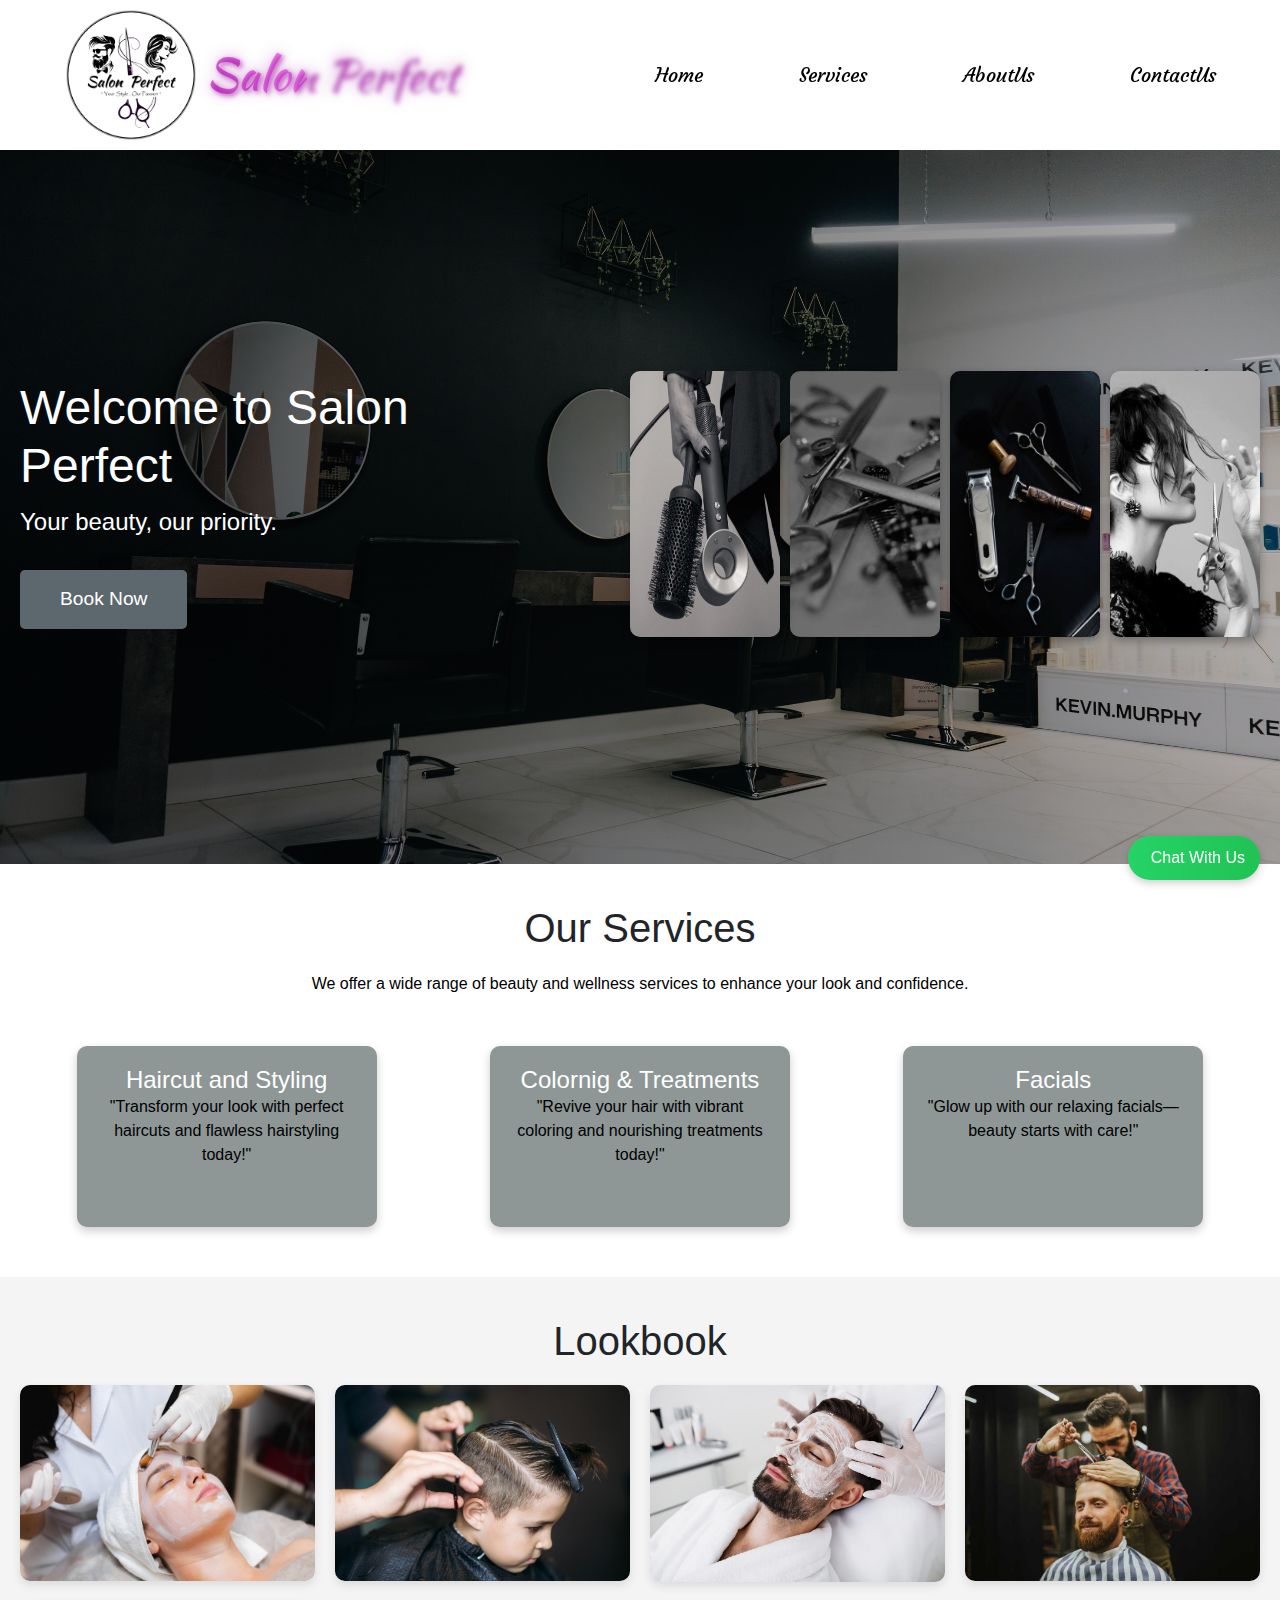
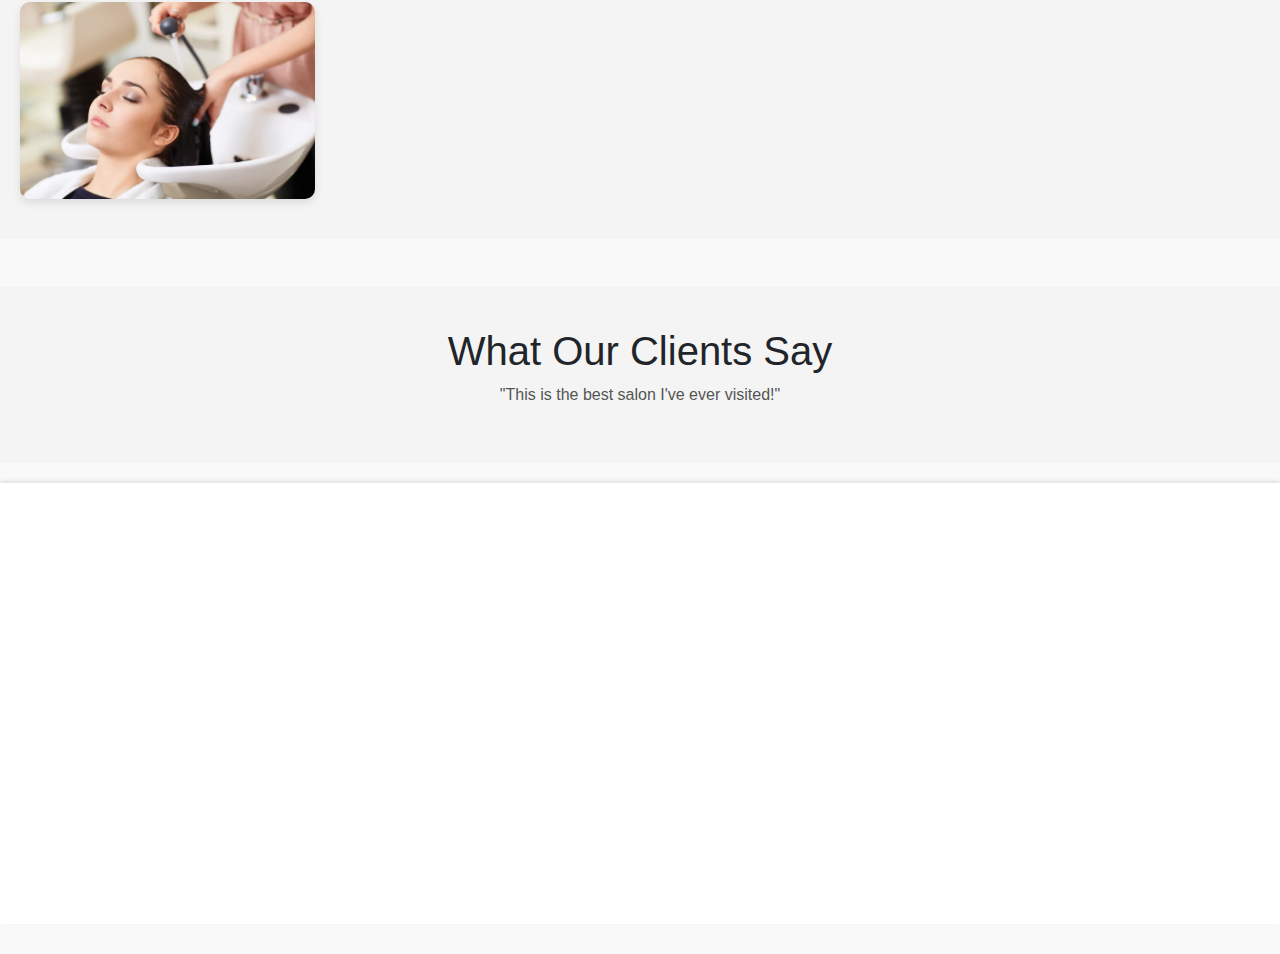
==== index.html @ 821dae5e "add new images" ====
<!DOCTYPE html>
<html lang="en">

<head>
    <meta charset="UTF-8">
    <meta name="viewport" content="width=device-width, initial-scale=1.0">
    <meta http-equiv="X-UA-Compatible" content="ie=edge">
    <link href="https://fonts.googleapis.com/css?family=Courgette|Kaushan+Script" rel="stylesheet">
    <link rel="stylesheet" href="https://use.fontawesome.com/releases/v5.3.1/css/all.css" integrity="sha384-mzrmE5qonljUremFsqc01SB46JvROS7bZs3IO2EmfFsd15uHvIt+Y8vEf7N7fWAU" crossorigin="anonymous">
    <link rel="stylesheet" href="hover.css" type="text/css" />
    <link rel="stylesheet" href="https://maxcdn.bootstrapcdn.com/bootstrap/4.0.0/css/bootstrap.min.css" integrity="sha384-Gn5384xqQ1aoWXA+058RXPxPg6fy4IWvTNh0E263XmFcJlSAwiGgFAW/dAiS6JXm" crossorigin="anonymous">
    <link rel="stylesheet" href="style.css" type="text/css" />
    <link href="https://fonts.googleapis.com/css?family=Montserrat" rel="stylesheet">
    <link rel="stylesheet" href="ScrollReveal.css">
    <link rel="stylesheet" href="https://cdnjs.cloudflare.com/ajax/libs/font-awesome/6.7.1/css/all.min.css" integrity="sha512-5Hs3dF2AEPkpNAR7UiOHba+lRSJNeM2ECkwxUIxC1Q/FLycGTbNapWXB4tP889k5T5Ju8fs4b1P5z/iB4nMfSQ==" crossorigin="anonymous" referrerpolicy="no-referrer" />
  
    <!-- --icon -->
    <link rel="icon" href="images/SaloonLogo.png" type="image/x-icon">
    <title>Home | Salon Perfect</title>
</head>

<body>
    <header>
        <nav class="navbar navbar-expand-md block">
            <!-- changed by j -->
            <a class="navbar-brand d-flex align-items-center" href="#">
                <img src="images/SaloonLogo.png" alt="navIcon" class="img-fluid" style="width: 150px; height: auto;">
                <span class="ms-3 fs-4 fw-bold">Salon Perfect</span>
              </a>
              
              
            <button class="navbar-toggler" type="button" data-toggle="collapse" data-target="#collapsibleNavbar">
    <span class="fa fa-bars"></span>
  </button>
            <div class="collapse navbar-collapse" id="collapsibleNavbar">
                <ul class="navbar-nav">
                    <li class="nav-item">
                        <a class="nav-link" href="index.html">Home</a>
                    </li>
                    <li class="nav-item">
                        <a class="nav-link" href="services.html">Services</a>
                    </li>
                    <li class="nav-item">
                        <a class="nav-link" href="aboutUs.html">AboutUs</a>
                    </li>
                    <li class="nav-item">
                        <a class="nav-link" href="contac_us.html">ContactUs</a>
                    </li>
                </ul>
            </div>
        </nav>

        <style>
            body {
                font-family: Arial, sans-serif;
                margin: 0;
                padding: 0;
                background-color: #f9f9f9;
            }
    
            .hero-section {
        background: linear-gradient(90deg, rgba(0, 0, 0, 0.7), rgba(0, 0, 0, 0.3)), url('images/salon.jpg') no-repeat center center/cover;
        height: 80vh;
        display: flex;
        justify-content: space-between;
        align-items: center;
        color: white;
        padding: 20px;
        animation: changeBackground 16s infinite; /* 16s for 4 images to rotate */
    }
    
    @keyframes changeBackground {
        0% {
            background: linear-gradient(90deg, rgba(0, 0, 0, 0.7), rgba(0, 0, 0, 0.3)), url('images/salon.jpg') no-repeat center center/cover;
        }
        25% {
            background: linear-gradient(90deg, rgba(0, 0, 0, 0.7), rgba(0, 0, 0, 0.3)), url('images/02.jpg') no-repeat center center/cover;
        }
        50% {
            background: linear-gradient(90deg, rgba(0, 0, 0, 0.7), rgba(0, 0, 0, 0.3)), url('images/model3.jpg') no-repeat center center/cover;
        }
        75% {
            background: linear-gradient(90deg, rgba(0, 0, 0, 0.7), rgba(0, 0, 0, 0.3)), url('images/model1.jpg') no-repeat center center/cover;
        }
        100% {
            background: linear-gradient(90deg, rgba(0, 0, 0, 0.7), rgba(0, 0, 0, 0.3)), url('images/saloon (1).jpg') no-repeat center center/cover;
        }
    }
    
    
            .hero-content {
                max-width: 40%;
            }
    
            .hero-content h2 {
                font-size: 3rem;
                margin: 0;
            }
    
            .hero-content p {
                font-size: 1.5rem;
                margin: 10px 0;
            }
    
            .hero-content button {
                margin-top: 20px;
                padding: 15px 40px;
                font-size: 1.2rem;
                border: none;
                background-color: #5d686e;
                color: white;
                cursor: pointer;
                border-radius: 5px;
                transition: background 0.3s ease;
            }
    
            .hero-content button:hover {
                background-color: #104b59;
            }
    
            .hero-images {
                display: flex;
                gap: 10px;
            }
    
            .hero-images img {
                width: 150px;
                height: auto;
                border-radius: 10px;
                box-shadow: 0 4px 10px rgba(0, 0, 0, 0.3);
                transition: transform 0.3s;
            }
    
            .hero-images img:hover {
                transform: scale(1.1);
            }
    
            .services {
                padding: 40px 20px;
                text-align: center;
                background-color: #ffffff;
            }
    
            .services h2 {
                font-size: 2.5rem;
                margin-bottom: 20px;
            }
    
            .services p {
                font-size: 1rem;
                color: #000000;
                margin-bottom: 40px;
            }
    
            .service-cards {
                display: flex;
                justify-content: space-around;
                flex-wrap: wrap;
            }
    
            .service-card {
        background: #8e9796;
        color: white;
        padding: 20px;
        margin: 10px;
        border-radius: 10px;
        width: 300px;
        box-shadow: 0 4px 10px rgba(0, 0, 0, 0.2);
        transition: transform 0.3s, box-shadow 0.3s ease;
    }
    
    .service-card:hover {
        transform: scale(1.05);
        box-shadow: 0 0 20px 5px rgba(42, 61, 66, 0.7); /* Glowing effect */
    }
    
    
            .service-card h3 {
                margin: 0;
                font-size: 1.5rem;
            }
    
            .gallery {
                padding: 40px 20px;
                background-color: #f4f4f4;
                text-align: center;
            }
    
            .gallery h2 {
                font-size: 2.5rem;
                margin-bottom: 20px;
            }
    
            .gallery-container {
                display: grid;
                grid-template-columns: repeat(auto-fit, minmax(250px, 1fr));
                gap: 20px;
                margin-top: 20px;
            }
    
            .gallery img {
                width: 100%;
                height: auto;
                border-radius: 10px;
                box-shadow: 0 4px 10px rgba(0, 0, 0, 0.1);
                transition: transform 0.3s;
            }
    
            .gallery img:hover {
                transform: scale(1.05);
            }

            .testimonial {
            padding: 40px 20px;
            background-color: #f4f4f4;
            text-align: center;
        }
        .testimonial h2 {
            font-size: 2.5rem;
        }
        .testimonial p {
            font-size: 1rem;
            color: #555;
        }
        </style>
    </head>
    <br><br><br><br><br><br>
    <body>
        <section class="hero-section">
            <div class="hero-content">
                <h2>Welcome to Salon Perfect</h2>
                <p>Your beauty, our priority.</p>
                <button>Book Now</button>
            </div>
            <div class="hero-images">
                <img src="images/BW.jpeg" alt="Salon Image 1">
                <img src="images/scssior.jpeg" alt="Salon Image 2">
                <img src="images/cutter.jpeg" alt="Salon Image 3">
                <img src="images/modernImage.jpeg" alt="Salon Image 4">
            </div>
        </section>
    
        <section class="services">
            <h2>Our Services</h2>
            <p>We offer a wide range of beauty and wellness services to enhance your look and confidence.</p>
            <div class="service-cards">
                <div class="service-card">
                    <h3>Haircut and Styling</h3>
                    <p>"Transform your look with perfect haircuts and flawless hairstyling today!"</p>
                </div>
                <div class="service-card">
                    <h3>Colornig & Treatments</h3>
                    <p>"Revive your hair with vibrant coloring and nourishing treatments today!"</p>
                </div>
                <div class="service-card">
                    <h3>Facials</h3>
                    <p>"Glow up with our relaxing facials—beauty starts with care!"</p>
                </div>
            </div>
        </section>

     
    
        <section class="gallery">
            <h2>Lookbook</h2>
            <div class="gallery-container">
                <img src="images/facial.jpg" alt="Salon Image 1">
                <img src="images/babyCut.jpg" alt="Salon Image 2">
                <img src="images/menFacial.jpg" alt="Salon Image 3">
                <img src="images/cut.jpg" alt="Salon Image 4">
                <img src="images/hairWash.jpg" alt="Salon Image 5">
            </div>
        </section>
        <br><br>

        <section class="testimonial">
            <h2>What Our Clients Say</h2>
            <p>"This is the best salon I've ever visited!"</p>
        </section>
    
    </body>
    </html>
    

    <footer>
        <div class="container block">
            <div class="row">
                <div class="footer-col footer-about col-sm">
                    <h5 class="footer-headding">Salon Perfect</h5>
                    <p class="footer-para">
                        Salon Perfect, located in the vibrant city of Malabe, Colombo, is your ultimate destination for professional hair and beauty services. Our team of skilled and continuously trained stylists is dedicated to creating personalized looks that enhance your natural beauty and suit your unique style.
                        <br /><br />We strive for the highest quality of service, while maintaining a fun, friendly, non-pretentious environment.<br /> <br />Stop in and see us today, or make an appoinment!</p>
                </div>
                <div class="footer-col col-sm">
                    <h5 class="footer-headding">Location</h5>
                    <p class="footer-para">743/1AI New kandy rd <br>
                        Thalangama North <br>
                        Malabe<br /><br />  <br /> <a href="mailto:saloonperfectweb@gmail.com"><i class="fa-regular fa-envelope"></i> perfectcut@gmail.com</a>
                    
                    </p>

                    <h5 class="footer-headding">Hours</h5>
                    <p class="footer-para">Monday 12-8 | Tuesday 12-8 | Wednesday 10-8 Thursday 10-8 | Friday 10-8 | Saturday 9-6 Sunday 10-6</p>

                </div>
                <div class="footer-col col-sm">
                    <h5 class="footer-headding">Follow Us</h5>
                    <a class="footer_social hvr-pop" href="https://www.facebook.com/salonPerfectmalabe?mibextid=ZbWKwL"><i class="fab fa-facebook-square"></i></a>
                    <a class="footer_social hvr-pop" href="www.tiktok.com/@salonperfectcut"><i class="fa-brands fa-tiktok"></i></i></a>
                    <a class="footer_social hvr-pop" href="https://www.instagram.com/salonperfect_?igsh=MWpzd2l6bmI1dXM5MA=="> <i class="fab fa-instagram"></i><br /></a><br /><br />
                    <img class="footer-img" src="images/SaloonLogo.png" alt="footrIcon" height="100px" width="100px">
                    <span id="footer-brand">Salon Perfect</span>
                </div>
            </div>
        </div>
        <a href="https://wa.me/94773802254" target="_blank" class="whatsapp-btn">
            <i class="fab fa-whatsapp"></i>  Chat With Us 
        </a>

    </footer>



    <script src="https://code.jquery.com/jquery-3.2.1.slim.min.js" integrity="sha384-KJ3o2DKtIkvYIK3UENzmM7KCkRr/rE9/Qpg6aAZGJwFDMVNA/GpGFF93hXpG5KkN" crossorigin="anonymous"></script>
    <script src="https://cdnjs.cloudflare.com/ajax/libs/popper.js/1.12.9/umd/popper.min.js" integrity="sha384-ApNbgh9B+Y1QKtv3Rn7W3mgPxhU9K/ScQsAP7hUibX39j7fakFPskvXusvfa0b4Q" crossorigin="anonymous"></script>
    <script src="https://maxcdn.bootstrapcdn.com/bootstrap/4.0.0/js/bootstrap.min.js" integrity="sha384-JZR6Spejh4U02d8jOt6vLEHfe/JQGiRRSQQxSfFWpi1MquVdAyjUar5+76PVCmYl" crossorigin="anonymous"></script>
    <script>
        document.addEventListener("DOMContentLoaded", () => {
        const blocks = document.querySelectorAll(".block");
    
        const revealBlocks = () => {
            blocks.forEach((block) => {
                const blockTop = block.getBoundingClientRect().top;
                const windowHeight = window.innerHeight;
    
                if (blockTop < windowHeight) {
                    block.classList.add("show");
                }
            });
        };
    
        // Initial check
        revealBlocks();
    
        // Add scroll event listener
        window.addEventListener("scroll", revealBlocks);
    });
    
       </script>
</body>

</html>
---- style.css ----
.navbar {
    /* background: linear-gradient(to left, #231f20e6 15%, #d4af37,#eff1f3); */
    background: #ffffff;
    position: fixed;
    z-index: 2;
    width: 100%;
    height: 150px;
    display: flex;
    justify-content: space-between;
    

}
/* added by j */
@media (max-width: 767px) {
    .navbar-nav {
        flex-direction: column; 
        align-items: left; 
    }

    .navbar-nav .nav-item {
        margin-bottom: 10px; 
    }
}

/* Adjust for larger screen sizes */
@media (min-width: 768px) {
    .navbar-nav {
        flex-direction: row; 
        justify-content: flex-end; 
    }
}


/* old */


.try {
    margin-top: 30px;
    margin-bottom: 30px;
    max-width: 100%;
}


.spacer {
    width: 100%;
    height: 170px;
}

.navbar-brand {
    font-family: 'Kaushan Script', cursive;
    font-size: 45px;
    color: #990099;
    padding-left: 40px;
    margin-right: 300px;
    text-shadow: 2px 2px 5px rgba(153, 0, 153, 0.6), 0 0 15px rgba(153, 0, 153, 0.4);
    background: linear-gradient(90deg, #990099, #ff99ff);
    -webkit-background-clip: text; 
    -webkit-text-fill-color: transparent; 
    color: transparent; 
    background-clip: text; 
    
    transition: letter-spacing 0.4s ease, text-shadow 0.4s ease;
}


.navbar-brand:hover {
   
    letter-spacing: 3px;
    text-shadow: 2px 2px 10px rgba(35, 30, 35, 0.8), 0 0 20px rgba(255, 153, 255, 0.7);
}


.nav-link {
    font-family: 'Courgette', cursive;
    font-size: 20px;
    color: black;
    padding-left: 40px;
    padding-right: 40px;
}
.nav-link:hover {
    color: #7f878d;
    background-color: rgba(118, 141, 148, 0.258);
    border-radius: 100px;
    text-shadow: 0 0 10px #ad3aaf, 0 0 20px #ad3aaf;
    transform: scale(1.1);
    box-shadow: 0 4px 8px rgba(173, 58, 175, 0.4);
    transition: all 0.3s ease-in-out;
}



.nav-item {
    display: inline-block;
    padding: 10px;
    padding-left: 40px;
    padding-right: 40px;
}

body {
    background:  #F5F5F5 ;
}

/*.carousel-item img {*/

/*    margin: auto;*/

/*}*/

.section__carousel {
    margin-top: 30px;
    margin-bottom: 50px;
    padding-left: 40px;
    padding-right: 40px;
}

.carousel {
    width: 100%;
}


.section_about h4 {
    font-family: 'Courgette', cursive;
    /*font-size: 20px;*/
}

.section_about p {
    font-family: 'Montserrat', sans-serif;
}

.section_review h3 {
    font-family: 'Courgette', cursive;
    text-align: center;

}

.section_review h6 {
    font-family: 'Montserrat', sans-serif;
    text-align: center;
}

.review {
    padding-top: 20px;
    background-color: white;

}

.cust_review {
    padding-top: 30px;
    /*//padding-bottom: 30px;*/
    background-color: #f2d9f2;
    padding-left: 10px;
    padding-right: 10px;
}

.service-img-row {
    padding-top: 30px;
    padding-bottom: 20px;
}

.service-headding-row {
    font-family: 'Courgette', cursive;
    text-align: center;
    color: purple;
}

.service-table tr td {
    padding-top: 20px;
    padding-bottom: 8px;
    padding-right: 15px
}

.column1 {
    font-family: 'Montserrat', sans-serif;
}

.column2 {
    font-family: 'Courgette', cursive;
}

.p1,
.p2 {
    text-align: center;
}

.p1 {
    padding-top: 20px;
    font-family: 'Montserrat', sans-serif;
}

.p2 {
    font-family: 'Courgette', cursive;
}

.service-img-row img {
    max-width: 100%;
}

.product-img-row {
    padding-top: 30px;
    padding-bottom: 20px;
}

.product-img-row img {
    max-width: 100%;
}

.product-headding-row {
    font-family: 'Courgette', cursive;
    /*text-align: center;*/
    color: purple;
}

.product-para-row {
    padding-top: 20px;
    padding-bottom: 30px;
    font-family: 'Montserrat', sans-serif;
}

.product_logo_row .col-sm-4 {
    padding-top: 0px;
    padding-bottom: 0px;
    margin-top: 20Px;
    margin-bottom: 30px
}

.product_logo img {
    max-width: 100%;
}

.contact-headding-row {

    font-family: 'Courgette', cursive;
    color: purple;
    padding-top: 30px;
}

.contact-headding-row img {
    max-width: 100%;
}

.contact-headding-row p {
    padding-top: 30px;
    font-family: 'Montserrat', sans-serif;
    font-size: 15px;
}

.cont-headding {
    padding-top: 20px;
}

.contact-form-row {
    padding-top: 30px;
    font-family: 'Montserrat', sans-serif;
    font-size: 15px;
    padding-bottom: 20px;
}

iframe {
    padding: 20px;
}

.hours {
    padding-top: 30px;
    padding-left: 40px;


}

.hours h5,
.location h5 {
    font-family: 'Courgette', cursive;
}

.location {
    padding-top: 30px;
    /*padding-left: 20px;*/
}

.formfill {
    padding-top: 30px;
    padding-left: 20px;

}



footer {
    margin-top: 20px;
    background: linear-gradient(to right, #ffffff, #ffffff);
    padding: 20px 0;
    border: none; /* Removes the line between footer and body */
    box-shadow: 0 -2px 4px rgba(0, 0, 0, 0.1); /* Subtle shadow for separation */
}

.footer_social {
    color: #6a0dad;
    font-size: 30px;
    padding: 5px;
    transition: transform 0.3s ease, color 0.3s ease;
}

.footer_social:hover {
    color: #990099;
    transform: scale(1.1);
}

.footer-col {
    text-align: left;
    padding: 15px;
    margin: 5px; /* Adds subtle spacing between containers */
    background-color: rgba(255, 255, 255, 0.7);
    border-radius: 5px;
    box-shadow: 0 1px 3px rgba(0, 0, 0, 0.1); /* Subtle shadow */
    transition: transform 0.3s ease, background-color 0.3s ease;
}

.footer-col:hover {
    background-color: #99a6a6;
    transform: translateY(-3px); /* Small hover effect */
}

#footer-brand {
    font-family: 'Kaushan Script', cursive;
    font-size: 35px;
    color: #990099;
}

.footer-headding {
    font-family: 'Courgette', cursive;
    font-size: 20px;
    color: #6a0dad;
    margin-bottom: 8px;
}

.footer-para {
    font-family: 'Montserrat', sans-serif;
    font-size: 14px;
    line-height: 1.6;
    color: #444;
}

.whatsapp-btn {
    position: fixed;
    bottom: 20px;
    right: 20px;
    background: linear-gradient(to right, #25d366, #20c354);
    color: #fff;
    font-size: 1rem;
    font-family: 'Poppins', sans-serif;
    font-weight: 500;
    text-decoration: none;
    border-radius: 50px;
    padding: 10px 15px;
    box-shadow: 0 3px 8px rgba(0, 0, 0, 0.2);
    display: flex;
    align-items: center;
    transition: transform 0.3s ease, box-shadow 0.3s ease;
}

.whatsapp-btn i {
    margin-right: 8px;
    font-size: 1.3rem;
}

.whatsapp-btn:hover {
    transform: scale(1.1);
    box-shadow: 0 5px 12px rgba(0, 0, 0, 0.3);
}

/* Responsive Styles */
@media only screen and (max-width: 768px) {
    .footer-col {
        margin: 5px; /* Maintain subtle spacing on smaller screens */
    }

    .whatsapp-btn {
        font-size: 0.9rem;
        padding: 8px 12px;
    }

    .whatsapp-btn i {
        margin-right: 5px;
        font-size: 1.1rem;
    }
}

@media only screen and (max-width: 479px) {
    .footer-col {
        padding: 10px;
        margin: 5px; /* Consistent spacing */
    }

    #footer-brand {
        font-size: 30px;
    }

    .whatsapp-btn {
        font-size: 0.8rem;
        padding: 6px 10px;
    }
}
---- ScrollReveal.css ----
/* ScrollReveal styles */
.block {
    opacity: 0;
    transform: translateY(50px);
    transition: opacity 0.6s ease-out, transform 0.6s ease-out;
}

.block.show {
    opacity: 1;
    transform: translateY(0);
}

/* scrollable review box */
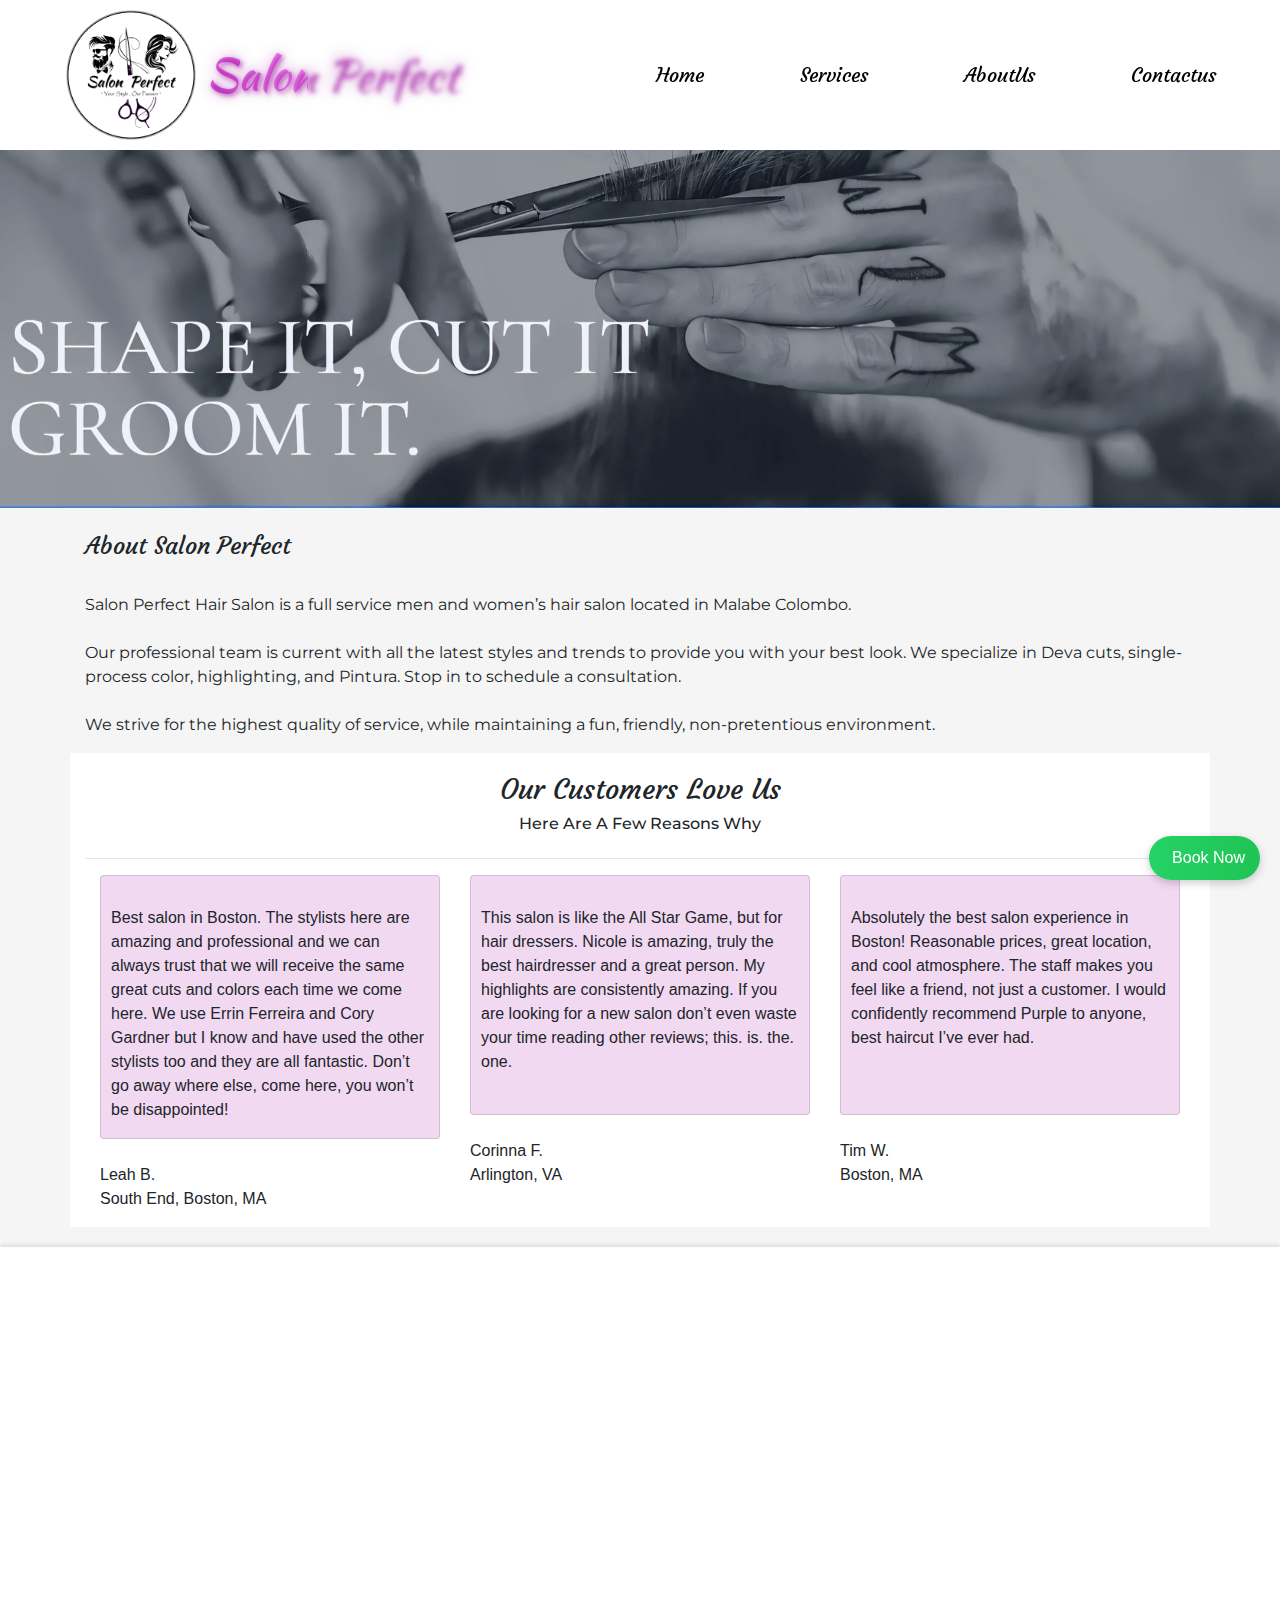
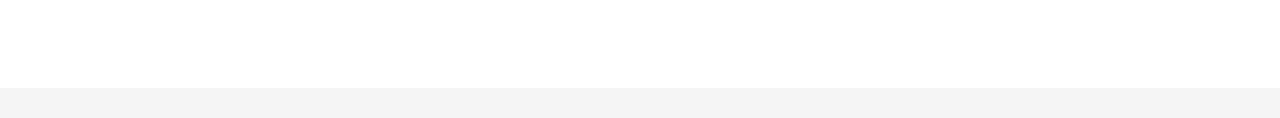
==== commit 4ef91b6e: "updated css" ====
--- a/index.html
+++ b/index.html
@@ -44,243 +44,85 @@
                         <a class="nav-link" href="aboutUs.html">AboutUs</a>
                     </li>
                     <li class="nav-item">
-                        <a class="nav-link" href="contac_us.html">ContactUs</a>
+                        <a class="nav-link" href="contac_us.html">Contactus</a>
                     </li>
                 </ul>
             </div>
         </nav>
 
-        <style>
-            body {
-                font-family: Arial, sans-serif;
-                margin: 0;
-                padding: 0;
-                background-color: #f9f9f9;
-            }
+
+    </header>
+    <br><br><br><br><br><br>
     
-            .hero-section {
-        background: linear-gradient(90deg, rgba(0, 0, 0, 0.7), rgba(0, 0, 0, 0.3)), url('images/salon.jpg') no-repeat center center/cover;
-        height: 80vh;
-        display: flex;
-        justify-content: space-between;
-        align-items: center;
-        color: white;
-        padding: 20px;
-        animation: changeBackground 16s infinite; /* 16s for 4 images to rotate */
-    }
-    
-    @keyframes changeBackground {
-        0% {
-            background: linear-gradient(90deg, rgba(0, 0, 0, 0.7), rgba(0, 0, 0, 0.3)), url('images/salon.jpg') no-repeat center center/cover;
-        }
-        25% {
-            background: linear-gradient(90deg, rgba(0, 0, 0, 0.7), rgba(0, 0, 0, 0.3)), url('images/02.jpg') no-repeat center center/cover;
-        }
-        50% {
-            background: linear-gradient(90deg, rgba(0, 0, 0, 0.7), rgba(0, 0, 0, 0.3)), url('images/model3.jpg') no-repeat center center/cover;
-        }
-        75% {
-            background: linear-gradient(90deg, rgba(0, 0, 0, 0.7), rgba(0, 0, 0, 0.3)), url('images/model1.jpg') no-repeat center center/cover;
-        }
-        100% {
-            background: linear-gradient(90deg, rgba(0, 0, 0, 0.7), rgba(0, 0, 0, 0.3)), url('images/saloon (1).jpg') no-repeat center center/cover;
-        }
-    }
-    
-    
-            .hero-content {
-                max-width: 40%;
-            }
-    
-            .hero-content h2 {
-                font-size: 3rem;
-                margin: 0;
-            }
-    
-            .hero-content p {
-                font-size: 1.5rem;
-                margin: 10px 0;
-            }
-    
-            .hero-content button {
-                margin-top: 20px;
-                padding: 15px 40px;
-                font-size: 1.2rem;
-                border: none;
-                background-color: #5d686e;
-                color: white;
-                cursor: pointer;
-                border-radius: 5px;
-                transition: background 0.3s ease;
-            }
-    
-            .hero-content button:hover {
-                background-color: #104b59;
-            }
-    
-            .hero-images {
-                display: flex;
-                gap: 10px;
-            }
-    
-            .hero-images img {
-                width: 150px;
-                height: auto;
-                border-radius: 10px;
-                box-shadow: 0 4px 10px rgba(0, 0, 0, 0.3);
-                transition: transform 0.3s;
-            }
-    
-            .hero-images img:hover {
-                transform: scale(1.1);
-            }
-    
-            .services {
-                padding: 40px 20px;
-                text-align: center;
-                background-color: #ffffff;
-            }
-    
-            .services h2 {
-                font-size: 2.5rem;
-                margin-bottom: 20px;
-            }
-    
-            .services p {
-                font-size: 1rem;
-                color: #000000;
-                margin-bottom: 40px;
-            }
-    
-            .service-cards {
-                display: flex;
-                justify-content: space-around;
-                flex-wrap: wrap;
-            }
-    
-            .service-card {
-        background: #8e9796;
-        color: white;
-        padding: 20px;
-        margin: 10px;
-        border-radius: 10px;
-        width: 300px;
-        box-shadow: 0 4px 10px rgba(0, 0, 0, 0.2);
-        transition: transform 0.3s, box-shadow 0.3s ease;
-    }
-    
-    .service-card:hover {
-        transform: scale(1.05);
-        box-shadow: 0 0 20px 5px rgba(42, 61, 66, 0.7); /* Glowing effect */
-    }
-    
-    
-            .service-card h3 {
-                margin: 0;
-                font-size: 1.5rem;
-            }
-    
-            .gallery {
-                padding: 40px 20px;
-                background-color: #f4f4f4;
-                text-align: center;
-            }
-    
-            .gallery h2 {
-                font-size: 2.5rem;
-                margin-bottom: 20px;
-            }
-    
-            .gallery-container {
-                display: grid;
-                grid-template-columns: repeat(auto-fit, minmax(250px, 1fr));
-                gap: 20px;
-                margin-top: 20px;
-            }
-    
-            .gallery img {
-                width: 100%;
-                height: auto;
-                border-radius: 10px;
-                box-shadow: 0 4px 10px rgba(0, 0, 0, 0.1);
-                transition: transform 0.3s;
-            }
-    
-            .gallery img:hover {
-                transform: scale(1.05);
-            }
-
-            .testimonial {
-            padding: 40px 20px;
-            background-color: #f4f4f4;
-            text-align: center;
-        }
-        .testimonial h2 {
-            font-size: 2.5rem;
-        }
-        .testimonial p {
-            font-size: 1rem;
-            color: #555;
-        }
-        </style>
-    </head>
-    <br><br><br><br><br><br>
-    <body>
-        <section class="hero-section">
-            <div class="hero-content">
-                <h2>Welcome to Salon Perfect</h2>
-                <p>Your beauty, our priority.</p>
-                <button>Book Now</button>
-            </div>
-            <div class="hero-images">
-                <img src="images/BW.jpeg" alt="Salon Image 1">
-                <img src="images/scssior.jpeg" alt="Salon Image 2">
-                <img src="images/cutter.jpeg" alt="Salon Image 3">
-                <img src="images/modernImage.jpeg" alt="Salon Image 4">
+    <main>
+        <!-- Carousel
+-------------------- -->
+        <section>
+            <div class="container1 block">
+                <img src="images/SaloonImg/img1.jpg" alt="SaloonImg" width="100%">
+                <br> <br>
             </div>
         </section>
-    
-        <section class="services">
-            <h2>Our Services</h2>
-            <p>We offer a wide range of beauty and wellness services to enhance your look and confidence.</p>
-            <div class="service-cards">
-                <div class="service-card">
-                    <h3>Haircut and Styling</h3>
-                    <p>"Transform your look with perfect haircuts and flawless hairstyling today!"</p>
-                </div>
-                <div class="service-card">
-                    <h3>Colornig & Treatments</h3>
-                    <p>"Revive your hair with vibrant coloring and nourishing treatments today!"</p>
-                </div>
-                <div class="service-card">
-                    <h3>Facials</h3>
-                    <p>"Glow up with our relaxing facials—beauty starts with care!"</p>
+        <section>
+            <div class="container">
+                <div class="row section_about">
+                    <div class="col-md block">
+                        <h4>About Salon Perfect</h4>
+                        <br />
+                        <p>Salon Perfect Hair Salon is a full service men and women’s hair salon located in Malabe Colombo.<br /><br /> Our professional team is current with all the latest styles and trends to provide you with your best look. We specialize
+                            in Deva cuts, single-process color, highlighting, and Pintura. Stop in to schedule a consultation.
+                            <br /><br /> We strive for the highest quality of service, while maintaining a fun, friendly, non-pretentious environment.</p>
+                    </div>
+                    <!--<div class="col-md-4"> <h5>Salon Hours</h5>-->
+                    <!--<p class="footer-para">Monday 12-8 <br /> Tuesday 12-8 <br > Wednesday 10-8 <br /> Thursday 10-8 <br /> Friday 10-8 <br /> Saturday 9-6 <br /> Sunday 10-6</p>-->
+
+                    <!--</div>-->
                 </div>
             </div>
         </section>
+        <section>
+            <div class="container review block">
+                <div class="row section_review">
+                    <div class="col">
+                        <h3>Our Customers Love Us</h3>
+                    </div>
+                </div>
+                <div class="row section_review">
+                    <div class="col">
+                        <h6>Here Are A Few Reasons Why</h6>
+                    </div>
 
-     
-    
-        <section class="gallery">
-            <h2>Lookbook</h2>
-            <div class="gallery-container">
-                <img src="images/facial.jpg" alt="Salon Image 1">
-                <img src="images/babyCut.jpg" alt="Salon Image 2">
-                <img src="images/menFacial.jpg" alt="Salon Image 3">
-                <img src="images/cut.jpg" alt="Salon Image 4">
-                <img src="images/hairWash.jpg" alt="Salon Image 5">
-            </div>
+                </div>
+                <hr />
+                <div class="container">
+                    <div class="row ">
+                        <div class="col-sm-4">
+                            <div class="card cust_review">
+                                <p>Best salon in Boston. The stylists here are amazing and professional and we can always trust that we will receive the same great cuts and colors each time we come here. We use Errin Ferreira and Cory Gardner but I know
+                                    and have used the other stylists too and they are all fantastic. Don’t go away where else, come here, you won’t be disappointed!</p>
+                            </div><br />
+                            <p>Leah B.<br /> South End, Boston, MA</p>
+                        </div>
+                        <div class="col-sm-4 ">
+                            <div class="card cust_review">
+                                <p> This salon is like the All Star Game, but for hair dressers. Nicole is amazing, truly the best hairdresser and a great person. My highlights are consistently amazing. If you are looking for a new salon don’t even waste
+                                    your time reading other reviews; this. is. the. one.<br /><br /></p>
+                            </div><br />
+                            <p>Corinna F.<br /> Arlington, VA</p>
+                        </div>
+                        <div class="col-sm-4 ">
+                            <div class="card cust_review">
+                                <p>Absolutely the best salon experience in Boston! Reasonable prices, great location, and cool atmosphere. The staff makes you feel like a friend, not just a customer. I would confidently recommend Purple to anyone, best haircut
+                                    I’ve ever had.<br /><br /><br /></p>
+
+                            </div><br />
+                            <p>Tim W. <br /> Boston, MA</p>
+                        </div>
+                    </div>
+                </div>
         </section>
-        <br><br>
-
-        <section class="testimonial">
-            <h2>What Our Clients Say</h2>
-            <p>"This is the best salon I've ever visited!"</p>
-        </section>
-    
-    </body>
-    </html>
-    
+        
+    </main>
 
     <footer>
         <div class="container block">
@@ -307,14 +149,17 @@
                     <h5 class="footer-headding">Follow Us</h5>
                     <a class="footer_social hvr-pop" href="https://www.facebook.com/salonPerfectmalabe?mibextid=ZbWKwL"><i class="fab fa-facebook-square"></i></a>
                     <a class="footer_social hvr-pop" href="www.tiktok.com/@salonperfectcut"><i class="fa-brands fa-tiktok"></i></i></a>
-                    <a class="footer_social hvr-pop" href="https://www.instagram.com/salonperfect_?igsh=MWpzd2l6bmI1dXM5MA=="> <i class="fab fa-instagram"></i><br /></a><br /><br />
+                    <a class="footer_social hvr-pop" href="https://www.instagram.com/salonperfect_?igsh=MWpzd2l6bmI1dXM5MA=="> <i class="fab fa-instagram"></i><br /></a>
+                    <a class="footer_social hvr-pop" href="https://wa.me/94773802254" target="_blank"><i class="fab fa-whatsapp"></i></a><br />
+                    <p class="footer-para">&copy; 2024 | Salon Perfect. <br> All Rights Reserved.</p>
+                    
                     <img class="footer-img" src="images/SaloonLogo.png" alt="footrIcon" height="100px" width="100px">
                     <span id="footer-brand">Salon Perfect</span>
                 </div>
             </div>
         </div>
         <a href="https://wa.me/94773802254" target="_blank" class="whatsapp-btn">
-            <i class="fab fa-whatsapp"></i>  Chat With Us 
+            <i class="fab fa-whatsapp"></i>  Book Now 
         </a>
 
     </footer>
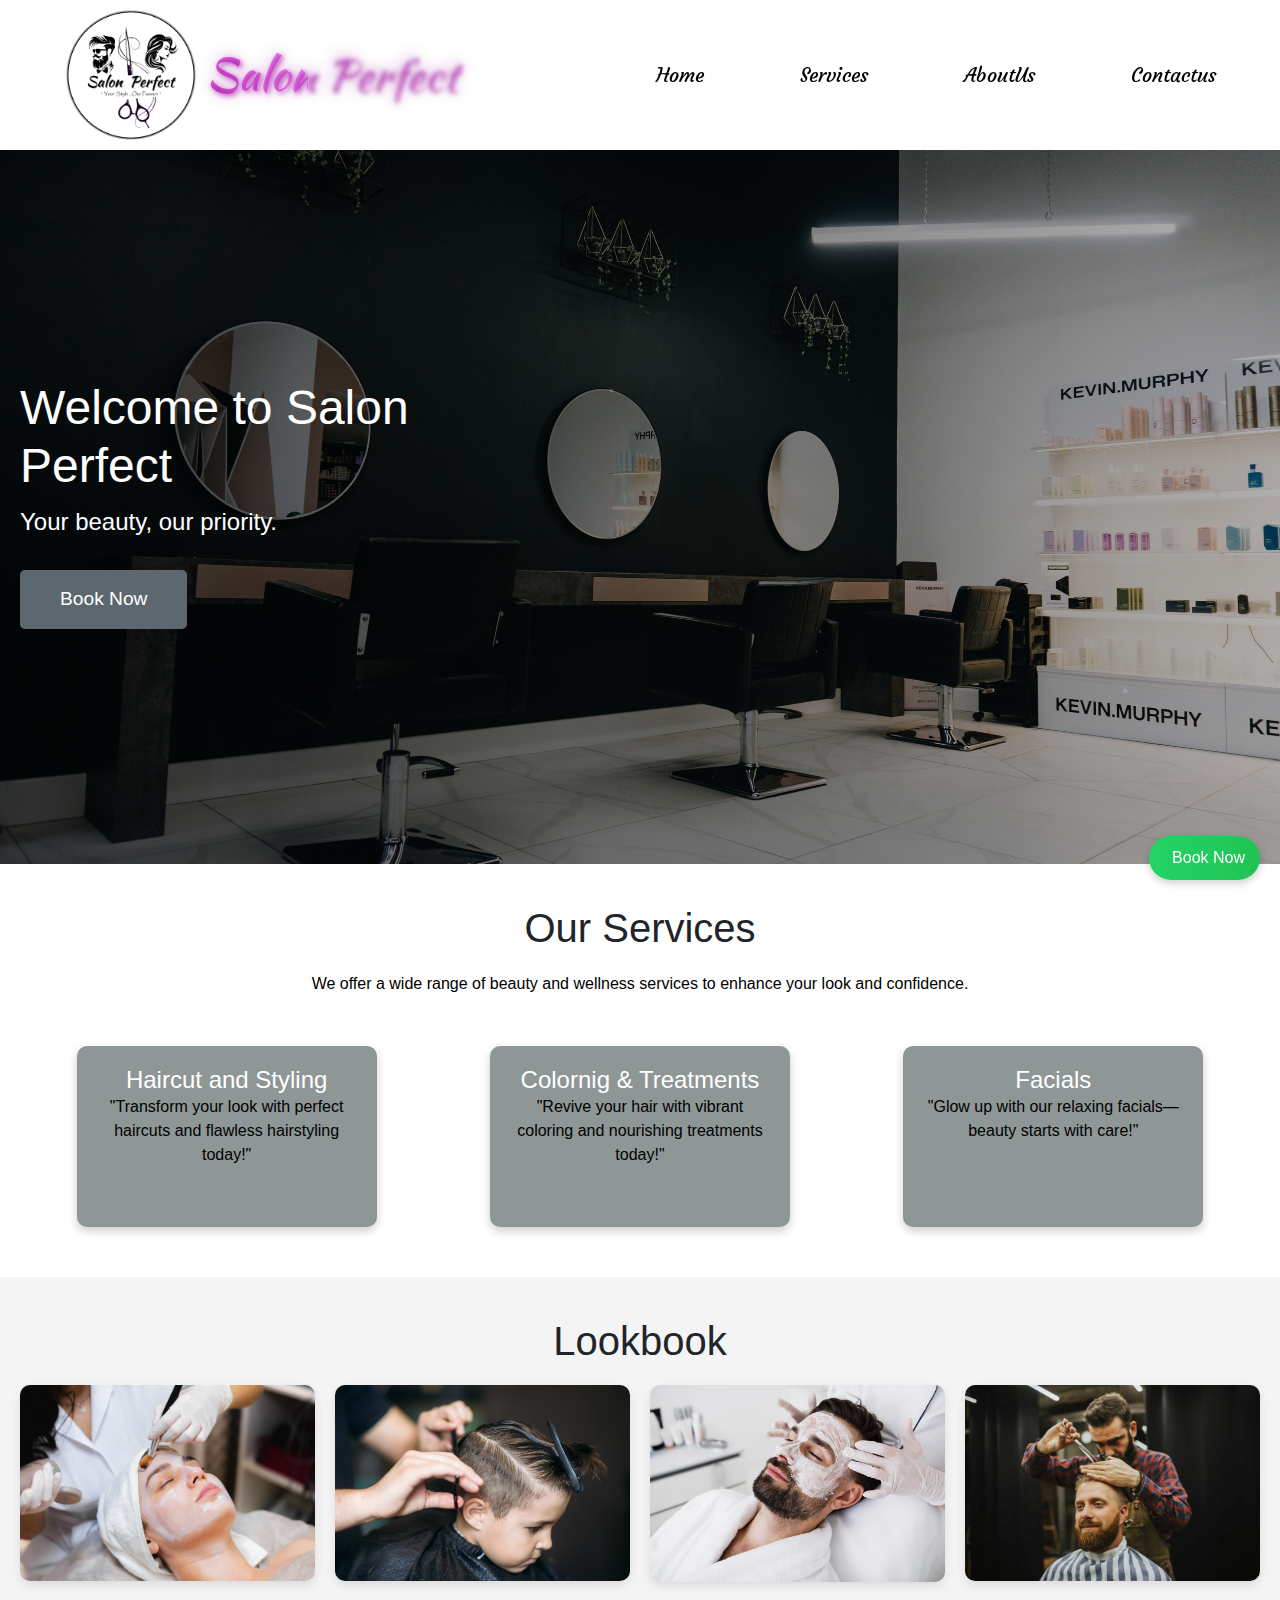
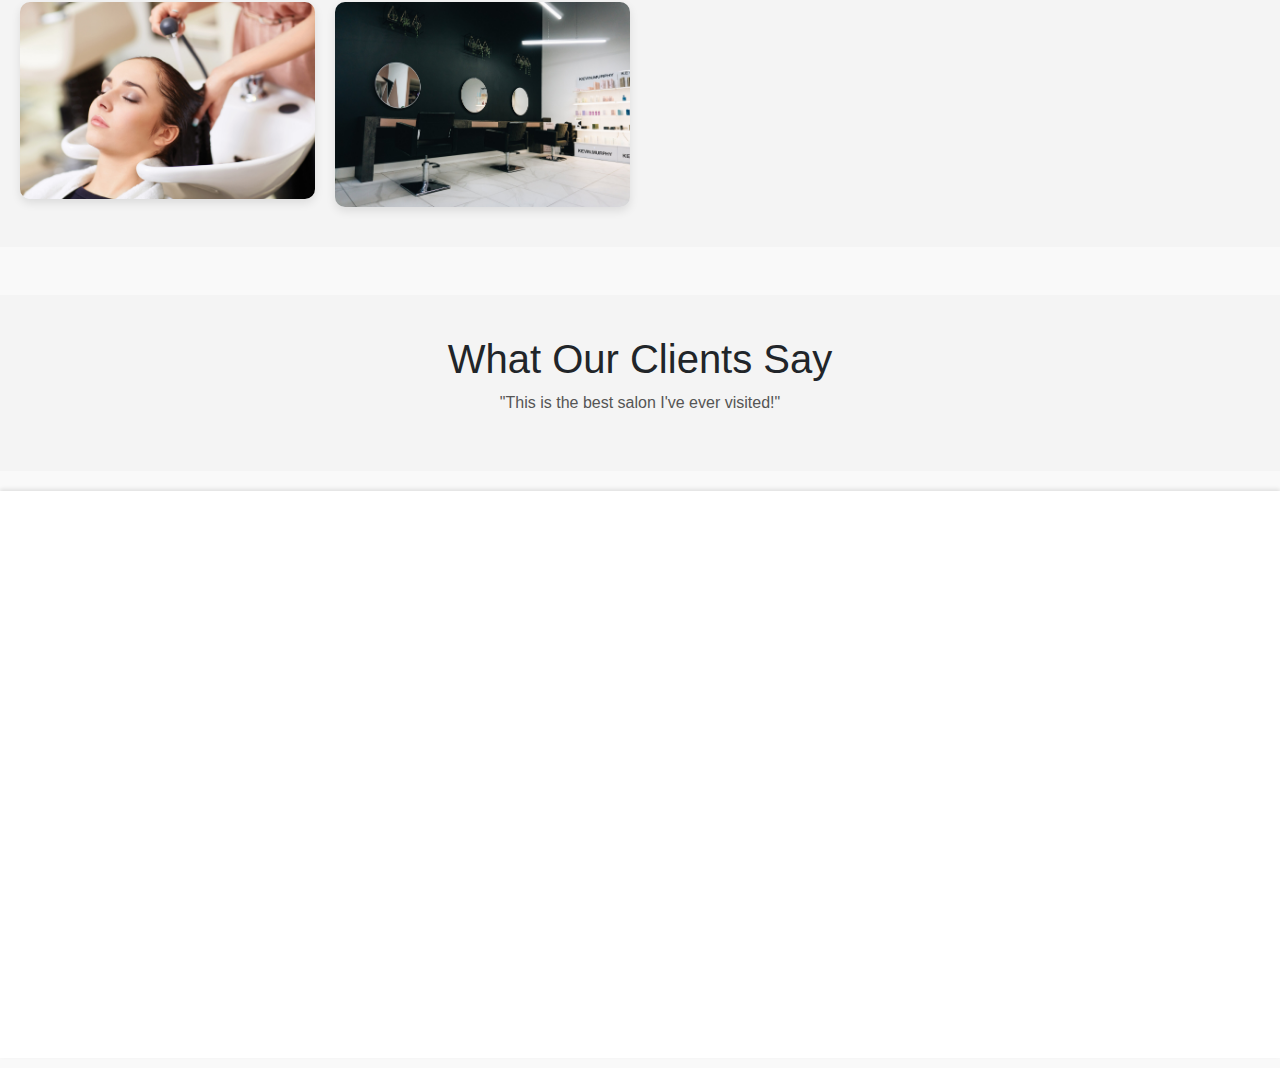
==== commit ef6d3277: "Merge branch 'main' into pirakash" ====
--- a/index.html
+++ b/index.html
@@ -50,79 +50,332 @@
             </div>
         </nav>
 
-
-    </header>
+        <style>
+            /* General Reset */
+            body {
+                font-family: Arial, sans-serif;
+                margin: 0;
+                padding: 0;
+                background-color: #f9f9f9;
+            }
+        
+            /* Hero Section */
+            .hero-section {
+                background: linear-gradient(90deg, rgba(0, 0, 0, 0.7), rgba(0, 0, 0, 0.3)), url('images/salon.jpg') no-repeat center center/cover;
+                height: 80vh;
+                display: flex;
+                justify-content: space-between;
+                align-items: center;
+                color: white;
+                padding: 20px;
+                animation: changeBackground 16s infinite;
+            }
+        
+            @keyframes changeBackground {
+                0% {
+                    background: linear-gradient(90deg, rgba(0, 0, 0, 0.7), rgba(0, 0, 0, 0.3)), url('images/02.jpg') no-repeat center center/cover;
+                }
+                25% {
+                    background: linear-gradient(90deg, rgba(0, 0, 0, 0.7), rgba(0, 0, 0, 0.3)), url('images/yasic.jpeg') no-repeat center center/cover;
+                }
+                50% {
+                    background: linear-gradient(90deg, rgba(0, 0, 0, 0.7), rgba(0, 0, 0, 0.3)), url('images/model3.jpg') no-repeat center center/cover;
+                }
+                75% {
+                    background: linear-gradient(90deg, rgba(0, 0, 0, 0.7), rgba(0, 0, 0, 0.3)), url('images/model1.jpg') no-repeat center center/cover;
+                }
+                100% {
+                    background: linear-gradient(90deg, rgba(0, 0, 0, 0.7), rgba(0, 0, 0, 0.3)), url('images/saloon (1).jpg') no-repeat center center/cover;
+                }
+            }
+        
+            .hero-content {
+                max-width: 40%;
+            }
+        
+            .hero-content h2 {
+                font-size: 3rem;
+                margin: 0;
+            }
+        
+            .hero-content p {
+                font-size: 1.5rem;
+                margin: 10px 0;
+            }
+        
+            .hero-content button {
+                margin-top: 20px;
+                padding: 15px 40px;
+                font-size: 1.2rem;
+                border: none;
+                background-color: #5d686e;
+                color: white;
+                cursor: pointer;
+                border-radius: 5px;
+                transition: background 0.3s ease;
+            }
+        
+            .hero-content button:hover {
+                background-color: #104b59;
+            }
+        
+            .hero-images {
+                display: flex;
+                gap: 10px;
+            }
+        
+            .hero-images img {
+                width: 150px;
+                height: auto;
+                border-radius: 10px;
+                box-shadow: 0 4px 10px rgba(0, 0, 0, 0.3);
+                transition: transform 0.3s;
+            }
+        
+            .hero-images img:hover {
+                transform: scale(1.1);
+            }
+        
+            .services {
+                padding: 40px 20px;
+                text-align: center;
+                background-color: #ffffff;
+            }
+        
+            .services h2 {
+                font-size: 2.5rem;
+                margin-bottom: 20px;
+            }
+        
+            .services p {
+                font-size: 1rem;
+                color: #000000;
+                margin-bottom: 40px;
+            }
+        
+            .service-cards {
+                display: flex;
+                justify-content: space-around;
+                flex-wrap: wrap;
+            }
+        
+            .service-card {
+                background: #8e9796;
+                color: white;
+                padding: 20px;
+                margin: 10px;
+                border-radius: 10px;
+                width: 300px;
+                box-shadow: 0 4px 10px rgba(0, 0, 0, 0.2);
+                transition: transform 0.3s, box-shadow 0.3s ease;
+            }
+        
+            .service-card:hover {
+                transform: scale(1.05);
+                box-shadow: 0 0 20px 5px rgba(42, 61, 66, 0.7);
+            }
+        
+            .service-card h3 {
+                margin: 0;
+                font-size: 1.5rem;
+            }
+        
+            /* Gallery Section */
+            .gallery {
+                padding: 40px 20px;
+                background-color: #f4f4f4;
+                text-align: center;
+            }
+        
+            .gallery h2 {
+                font-size: 2.5rem;
+                margin-bottom: 20px;
+            }
+        
+            .gallery-container {
+                display: grid;
+                grid-template-columns: repeat(auto-fit, minmax(250px, 1fr));
+                gap: 20px;
+                margin-top: 20px;
+            }
+        
+            .gallery img {
+                width: 100%;
+                height: auto;
+                border-radius: 10px;
+                box-shadow: 0 4px 10px rgba(0, 0, 0, 0.1);
+                transition: transform 0.3s;
+            }
+        
+            .gallery img:hover {
+                transform: scale(1.05);
+            }
+        
+            .testimonial {
+                padding: 40px 20px;
+                background-color: #f4f4f4;
+                text-align: center;
+            }
+        
+            .testimonial h2 {
+                font-size: 2.5rem;
+            }
+        
+            .testimonial p {
+                font-size: 1rem;
+                color: #555;
+            }
+        
+            /* Footer */
+            footer {
+                background-color: #5d686e;
+                color: white;
+                padding: 40px 20px;
+            }
+        
+            .footer-col {
+                margin-bottom: 20px;
+            }
+        
+            .footer-headding {
+                font-size: 1.5rem;
+                margin-bottom: 10px;
+            }
+        
+            .footer-para {
+                font-size: 1rem;
+                margin-bottom: 10px;
+            }
+        
+            .footer_social {
+                margin-right: 10px;
+            }
+        
+            .footer-img {
+                width: 100px;
+                height: 100px;
+            }
+        
+            #footer-brand {
+                font-size: 1.5rem;
+            }
+        
+            /* Mobile Responsiveness */
+            @media screen and (max-width: 768px) {
+                /* Hero Section */
+                .hero-section {
+                    flex-direction: column;
+                    height: auto;
+                    padding: 40px 20px;
+                }
+        
+                .hero-content {
+                    max-width: 100%;
+                    text-align: center;
+                }
+        
+                .hero-images {
+                    flex-direction: column;
+                    align-items: center;
+                    gap: 15px;
+                }
+        
+                .services h2, .gallery h2, .testimonial h2 {
+                    font-size: 2rem;
+                }
+        
+                .service-cards {
+                    flex-direction: column;
+                    align-items: center;
+                }
+        
+                .service-card {
+                    width: 90%;
+                }
+        
+                .gallery-container {
+                    grid-template-columns: repeat(auto-fit, minmax(200px, 1fr));
+                }
+            }
+        
+            /* Tablet Responsiveness */
+            @media screen and (max-width: 1024px) {
+                .hero-images {
+                    flex-direction: row;
+                    justify-content: center;
+                }
+                .hero-images img {
+                    width: 200px;
+                    margin: 10px;
+                }
+        
+                .service-cards {
+                    justify-content: space-between;
+                }
+        
+                .service-card {
+                    width: 45%;
+                }
+            }
+        </style>
+        
+    </head>
     <br><br><br><br><br><br>
-    
-    <main>
-        <!-- Carousel
--------------------- -->
-        <section>
-            <div class="container1 block">
-                <img src="images/SaloonImg/img1.jpg" alt="SaloonImg" width="100%">
-                <br> <br>
+    <body>
+        <section class="hero-section">
+            <div class="hero-content">
+                <h2>Welcome to Salon Perfect</h2>
+                <p>Your beauty, our priority.</p>
+                <a href="https://wa.me/94773802254"><button >Book Now</button></a>
+            </div>
+            <div class="hero-images">
+               
             </div>
         </section>
-        <section>
-            <div class="container">
-                <div class="row section_about">
-                    <div class="col-md block">
-                        <h4>About Salon Perfect</h4>
-                        <br />
-                        <p>Salon Perfect Hair Salon is a full service men and women’s hair salon located in Malabe Colombo.<br /><br /> Our professional team is current with all the latest styles and trends to provide you with your best look. We specialize
-                            in Deva cuts, single-process color, highlighting, and Pintura. Stop in to schedule a consultation.
-                            <br /><br /> We strive for the highest quality of service, while maintaining a fun, friendly, non-pretentious environment.</p>
-                    </div>
-                    <!--<div class="col-md-4"> <h5>Salon Hours</h5>-->
-                    <!--<p class="footer-para">Monday 12-8 <br /> Tuesday 12-8 <br > Wednesday 10-8 <br /> Thursday 10-8 <br /> Friday 10-8 <br /> Saturday 9-6 <br /> Sunday 10-6</p>-->
-
-                    <!--</div>-->
+    
+        <section class="services">
+            <h2>Our Services</h2>
+            <p>We offer a wide range of beauty and wellness services to enhance your look and confidence.</p>
+            <div class="service-cards">
+                <div class="service-card">
+                    <h3>Haircut and Styling</h3>
+                    <p>"Transform your look with perfect haircuts and flawless hairstyling today!"</p>
+                </div>
+                <div class="service-card">
+                    <h3>Colornig & Treatments</h3>
+                    <p>"Revive your hair with vibrant coloring and nourishing treatments today!"</p>
+                </div>
+                <div class="service-card">
+                    <h3>Facials</h3>
+                    <p>"Glow up with our relaxing facials—beauty starts with care!"</p>
                 </div>
             </div>
         </section>
-        <section>
-            <div class="container review block">
-                <div class="row section_review">
-                    <div class="col">
-                        <h3>Our Customers Love Us</h3>
-                    </div>
-                </div>
-                <div class="row section_review">
-                    <div class="col">
-                        <h6>Here Are A Few Reasons Why</h6>
-                    </div>
-
-                </div>
-                <hr />
-                <div class="container">
-                    <div class="row ">
-                        <div class="col-sm-4">
-                            <div class="card cust_review">
-                                <p>Best salon in Boston. The stylists here are amazing and professional and we can always trust that we will receive the same great cuts and colors each time we come here. We use Errin Ferreira and Cory Gardner but I know
-                                    and have used the other stylists too and they are all fantastic. Don’t go away where else, come here, you won’t be disappointed!</p>
-                            </div><br />
-                            <p>Leah B.<br /> South End, Boston, MA</p>
-                        </div>
-                        <div class="col-sm-4 ">
-                            <div class="card cust_review">
-                                <p> This salon is like the All Star Game, but for hair dressers. Nicole is amazing, truly the best hairdresser and a great person. My highlights are consistently amazing. If you are looking for a new salon don’t even waste
-                                    your time reading other reviews; this. is. the. one.<br /><br /></p>
-                            </div><br />
-                            <p>Corinna F.<br /> Arlington, VA</p>
-                        </div>
-                        <div class="col-sm-4 ">
-                            <div class="card cust_review">
-                                <p>Absolutely the best salon experience in Boston! Reasonable prices, great location, and cool atmosphere. The staff makes you feel like a friend, not just a customer. I would confidently recommend Purple to anyone, best haircut
-                                    I’ve ever had.<br /><br /><br /></p>
-
-                            </div><br />
-                            <p>Tim W. <br /> Boston, MA</p>
-                        </div>
-                    </div>
-                </div>
+
+     
+    
+        <section class="gallery">
+            <h2>Lookbook</h2>
+            <div class="gallery-container">
+                <img src="images/facial.jpg" alt="Salon Image 1">
+                <img src="images/babyCut.jpg" alt="Salon Image 2">
+                <img src="images/menFacial.jpg" alt="Salon Image 3">
+                <img src="images/cut.jpg" alt="Salon Image 4">
+                <img src="images/hairWash.jpg" alt="Salon Image 5">
+                <img src="images/salon.jpg" alt="Salon Image 5">
+               
+            </div>
         </section>
-        
-    </main>
+        <br><br>
+
+        <section class="testimonial">
+            <h2>What Our Clients Say</h2>
+            <p>"This is the best salon I've ever visited!"</p>
+        </section>
+    
+    </body>
+    </html>
+    
 
     <footer>
         <div class="container block">
--- a/style.css
+++ b/style.css
@@ -22,16 +22,8 @@
     }
 }
 
-/* Adjust for larger screen sizes */
-@media (min-width: 768px) {
-    .navbar-nav {
-        flex-direction: row; 
-        justify-content: flex-end; 
-    }
-}
-
-
-/* old */
+
+
 
 
 .try {
@@ -49,7 +41,7 @@
 .navbar-brand {
     font-family: 'Kaushan Script', cursive;
     font-size: 45px;
-    color: #990099;
+    color: black;
     padding-left: 40px;
     margin-right: 300px;
     text-shadow: 2px 2px 5px rgba(153, 0, 153, 0.6), 0 0 15px rgba(153, 0, 153, 0.4);
@@ -322,7 +314,7 @@
 #footer-brand {
     font-family: 'Kaushan Script', cursive;
     font-size: 35px;
-    color: #990099;
+    color: black;
 }
 
 .footer-headding {
@@ -337,6 +329,7 @@
     font-size: 14px;
     line-height: 1.6;
     color: #444;
+
 }
 
 .whatsapp-btn {
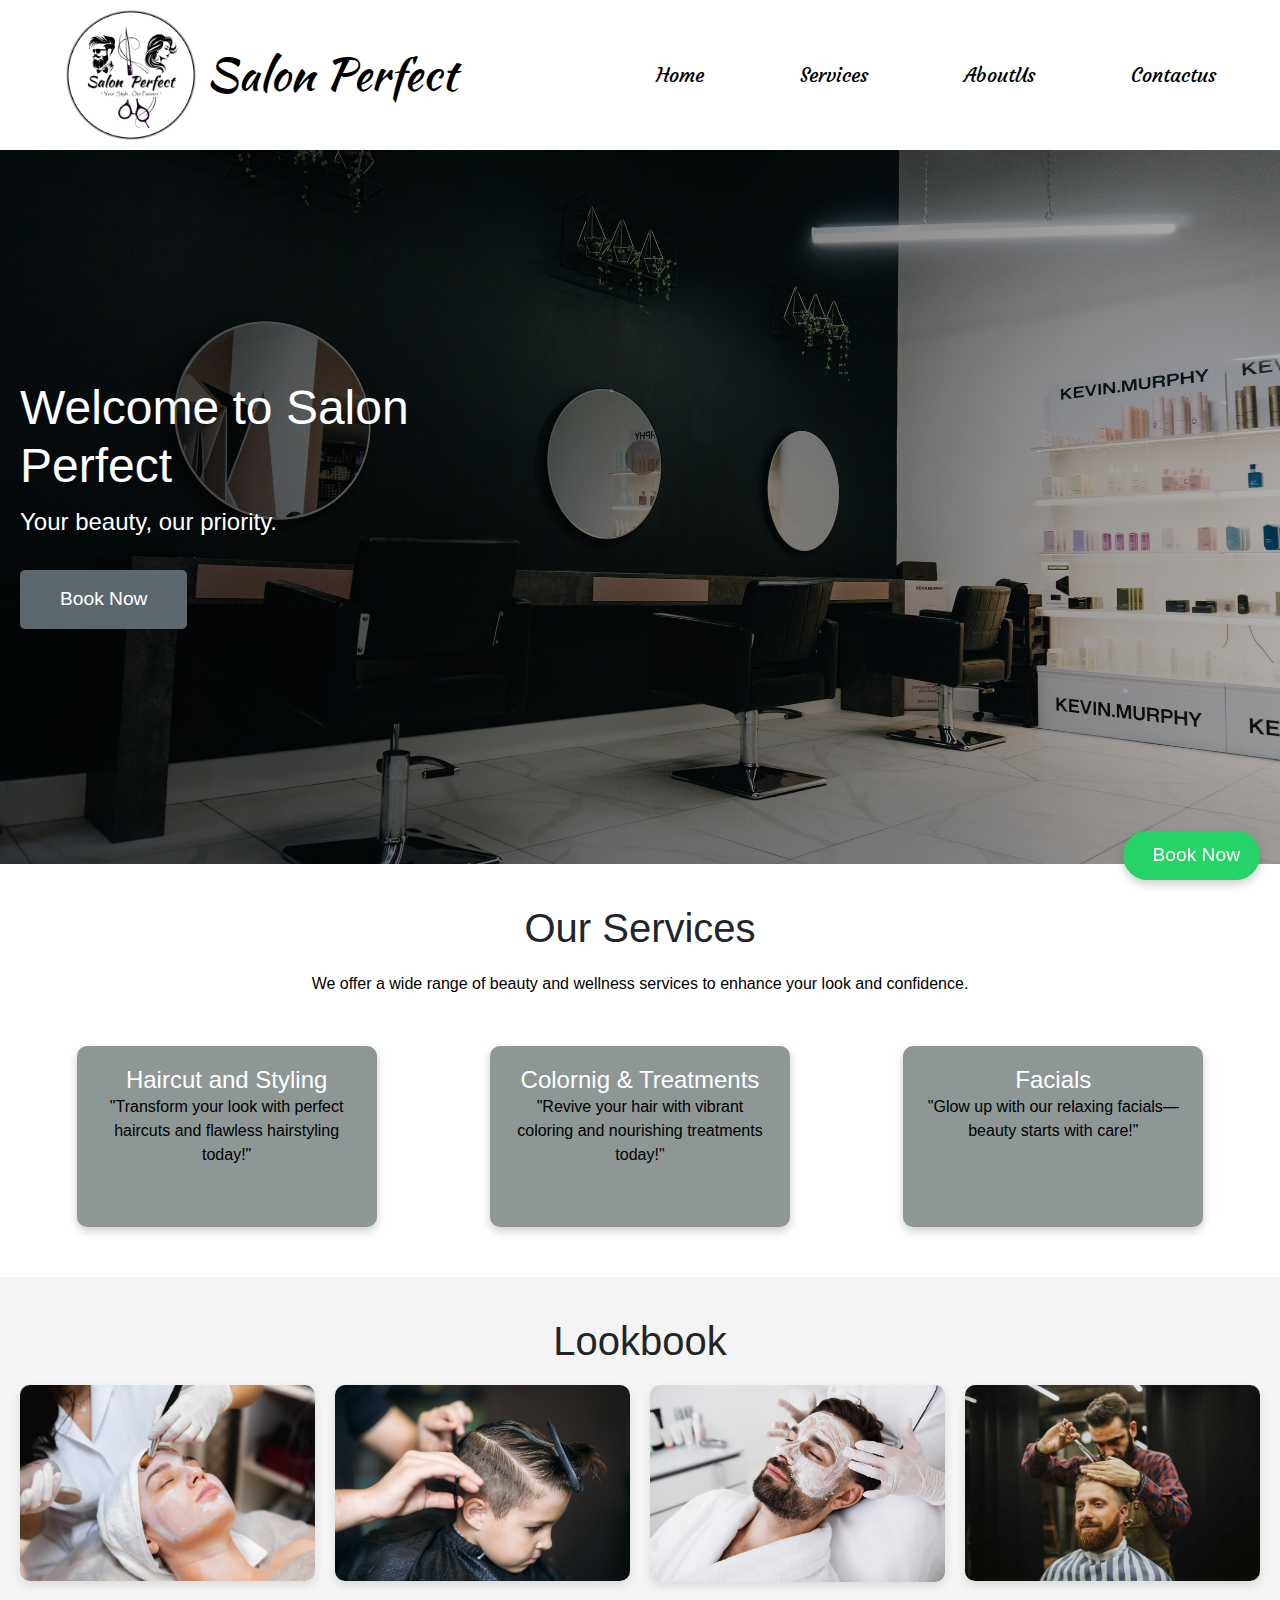
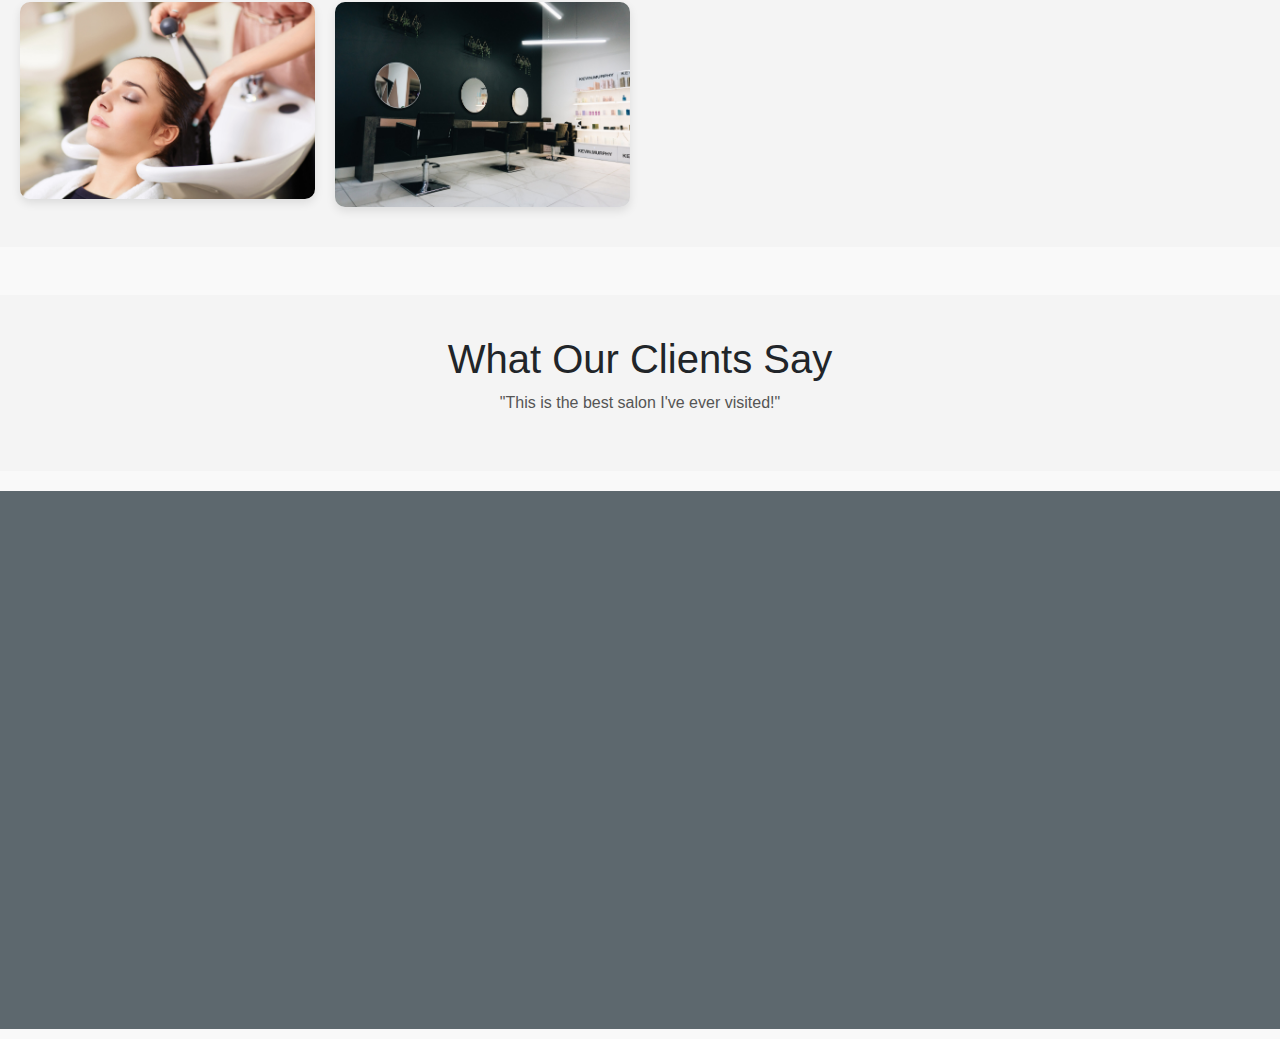
==== commit b66dd32f: "updated cursor movement" ====
--- a/index.html
+++ b/index.html
@@ -13,13 +13,15 @@
     <link href="https://fonts.googleapis.com/css?family=Montserrat" rel="stylesheet">
     <link rel="stylesheet" href="ScrollReveal.css">
     <link rel="stylesheet" href="https://cdnjs.cloudflare.com/ajax/libs/font-awesome/6.7.1/css/all.min.css" integrity="sha512-5Hs3dF2AEPkpNAR7UiOHba+lRSJNeM2ECkwxUIxC1Q/FLycGTbNapWXB4tP889k5T5Ju8fs4b1P5z/iB4nMfSQ==" crossorigin="anonymous" referrerpolicy="no-referrer" />
-  
+    <link rel="stylesheet" href="cursorMovement.css">
     <!-- --icon -->
     <link rel="icon" href="images/SaloonLogo.png" type="image/x-icon">
     <title>Home | Salon Perfect</title>
 </head>
 
 <body>
+    <div class="ParentCircle"></div>
+    <div class="circle"></div>
     <header>
         <nav class="navbar navbar-expand-md block">
             <!-- changed by j -->
@@ -445,6 +447,44 @@
     });
     
        </script>
+       <script>
+        const circle = document.querySelector('.circle');
+        let targetX = window.innerWidth / 2;
+        let targetY = window.innerHeight / 2;
+        let currentX = targetX;
+        let currentY = targetY;
+        const ease = 0.1; // Smoothness factor (lower is smoother)
+    
+        // Update target position based on cursor movement
+        window.addEventListener('mousemove', (e) => {
+            targetX = e.clientX + window.pageXOffset; // Account for scrolling
+            targetY = e.clientY + window.pageYOffset; // Account for scrolling
+        });
+    
+        // Animation loop
+        function animate() {
+            // Apply easing to move the circle smoothly
+            currentX += (targetX - currentX) * ease;
+            currentY += (targetY - currentY) * ease;
+    
+            // Move the circle to the new position
+            circle.style.left = `${currentX - 15}px`; // Adjust for circle center
+            circle.style.top = `${currentY - 15}px`; // Adjust for circle center
+    
+            // Keep animating for smooth movement
+            requestAnimationFrame(animate);
+        }
+    
+        // Start the animation
+        animate();
+    </script>
+        <script src="https://code.jquery.com/jquery-3.2.1.slim.min.js" integrity="sha384-KJ3o2DKtIkvYIK3UENzmM7KCkRr/rE9/Qpg6aAZGJwFDMVNA/GpGFF93hXpG5KkN" crossorigin="anonymous"></script>
+        <script src="https://cdnjs.cloudflare.com/ajax/libs/popper.js/1.12.9/umd/popper.min.js" integrity="sha384-ApNbgh9B+Y1QKtv3Rn7W3mgPxhU9K/ScQsAP7hUibX39j7fakFPskvXusvfa0b4Q" crossorigin="anonymous"></script>
+        <script src="https://maxcdn.bootstrapcdn.com/bootstrap/4.0.0/js/bootstrap.min.js" integrity="sha384-JZR6Spejh4U02d8jOt6vLEHfe/JQGiRRSQQxSfFWpi1MquVdAyjUar5+76PVCmYl" crossorigin="anonymous"></script>
+        <script src="https://unpkg.com/aos@next/dist/aos.js"></script>
+        <script>
+          AOS.init();
+        </script>
 </body>
 
 </html>
--- a/style.css
+++ b/style.css
@@ -1,6 +1,6 @@
 .navbar {
     /* background: linear-gradient(to left, #231f20e6 15%, #d4af37,#eff1f3); */
-    background: #ffffff;
+    background: white;
     position: fixed;
     z-index: 2;
     width: 100%;
@@ -22,8 +22,16 @@
     }
 }
 
-
-
+/* Adjust for larger screen sizes */
+@media (min-width: 768px) {
+    .navbar-nav {
+        flex-direction: row; 
+        justify-content: flex-end; 
+    }
+}
+
+
+/* old */
 
 
 .try {
@@ -44,23 +52,7 @@
     color: black;
     padding-left: 40px;
     margin-right: 300px;
-    text-shadow: 2px 2px 5px rgba(153, 0, 153, 0.6), 0 0 15px rgba(153, 0, 153, 0.4);
-    background: linear-gradient(90deg, #990099, #ff99ff);
-    -webkit-background-clip: text; 
-    -webkit-text-fill-color: transparent; 
-    color: transparent; 
-    background-clip: text; 
-    
-    transition: letter-spacing 0.4s ease, text-shadow 0.4s ease;
-}
-
-
-.navbar-brand:hover {
-   
-    letter-spacing: 3px;
-    text-shadow: 2px 2px 10px rgba(35, 30, 35, 0.8), 0 0 20px rgba(255, 153, 255, 0.7);
-}
-
+}
 
 .nav-link {
     font-family: 'Courgette', cursive;
@@ -70,15 +62,10 @@
     padding-right: 40px;
 }
 .nav-link:hover {
-    color: #7f878d;
-    background-color: rgba(118, 141, 148, 0.258);
-    border-radius: 100px;
-    text-shadow: 0 0 10px #ad3aaf, 0 0 20px #ad3aaf;
-    transform: scale(1.1);
-    box-shadow: 0 4px 8px rgba(173, 58, 175, 0.4);
-    transition: all 0.3s ease-in-out;
-}
-
+    color: #007bff;
+    background-color: rgba(0, 123, 255, 0.1);
+    border-radius: 4px;
+}
 
 
 .nav-item {
@@ -89,7 +76,7 @@
 }
 
 body {
-    background:  #F5F5F5 ;
+    background: #f5f5f5;
 }
 
 /*.carousel-item img {*/
@@ -278,37 +265,21 @@
 
 footer {
     margin-top: 20px;
-    background: linear-gradient(to right, #ffffff, #ffffff);
-    padding: 20px 0;
-    border: none; /* Removes the line between footer and body */
-    box-shadow: 0 -2px 4px rgba(0, 0, 0, 0.1); /* Subtle shadow for separation */
-}
+    /* background: linear-gradient(to left,  #231f20e6 15%, #d4af37,#eff1f3); */
+    background: white;
+}
+
 
 .footer_social {
-    color: #6a0dad;
+    color: purple;
     font-size: 30px;
     padding: 5px;
-    transition: transform 0.3s ease, color 0.3s ease;
-}
-
-.footer_social:hover {
-    color: #990099;
-    transform: scale(1.1);
+    /*padding-top:10px;*/
 }
 
 .footer-col {
     text-align: left;
     padding: 15px;
-    margin: 5px; /* Adds subtle spacing between containers */
-    background-color: rgba(255, 255, 255, 0.7);
-    border-radius: 5px;
-    box-shadow: 0 1px 3px rgba(0, 0, 0, 0.1); /* Subtle shadow */
-    transition: transform 0.3s ease, background-color 0.3s ease;
-}
-
-.footer-col:hover {
-    background-color: #99a6a6;
-    transform: translateY(-3px); /* Small hover effect */
 }
 
 #footer-brand {
@@ -320,75 +291,131 @@
 .footer-headding {
     font-family: 'Courgette', cursive;
     font-size: 20px;
-    color: #6a0dad;
-    margin-bottom: 8px;
+    color: black;
 }
 
 .footer-para {
     font-family: 'Montserrat', sans-serif;
-    font-size: 14px;
-    line-height: 1.6;
-    color: #444;
-
-}
-
+    font-size: 15px
+}
+
+
+
+
+@media only screen and (max-width: 1024px) {
+
+    .nav-item {
+        display: inline-block;
+        padding: 10px;
+        padding-left: 20px;
+        padding-right: 20px;
+    }
+    .spacer {
+
+        height: 170px;
+    }
+    .navbar-brand {
+
+        padding-left: 15px;
+    }
+
+}
+
+@media only screen and (max-width: 768px) {
+
+    .nav-item {
+        display: inline-block;
+        padding: 10px;
+        padding-left: 10px;
+        padding-right: 10px;
+    }
+
+    .navbar-brand {
+        font-size: 38px;
+    }
+    .navbar-brand img {
+        max-width: 30%;
+
+    }
+    .navbar-brand {
+
+        padding-left: 5px;
+    }
+    #footer-brand {
+        font-size: 35px;
+
+    }
+    .footer-img {
+        display: none;
+    }
+    
+
+}
+
+@media only screen and (max-width: 479px) {
+    .navbar-brand {
+        font-size: 30px;
+    }
+    .navbar-brand img {
+        max-width: 23%;
+        /*display: none;*/
+    }
+
+    .navbar-brand {
+        padding-left: 5px;
+    }
+    .footer-about {
+        display: none;
+    }
+    .footer-img {
+        display: none;
+    }
+    #footer-brand {
+        /*font-size: 30px;*/
+        display: none;
+    }
+    .spacer {
+
+        height: 116px;
+    }
+}
+/* WhatsApp Button */
 .whatsapp-btn {
     position: fixed;
     bottom: 20px;
     right: 20px;
-    background: linear-gradient(to right, #25d366, #20c354);
+    background-color: #25d366;
     color: #fff;
-    font-size: 1rem;
+    font-size: 1.2rem;
     font-family: 'Poppins', sans-serif;
     font-weight: 500;
     text-decoration: none;
     border-radius: 50px;
-    padding: 10px 15px;
-    box-shadow: 0 3px 8px rgba(0, 0, 0, 0.2);
+    padding: 10px 20px;
+    box-shadow: 0 4px 10px rgba(0, 0, 0, 0.2);
     display: flex;
     align-items: center;
-    transition: transform 0.3s ease, box-shadow 0.3s ease;
+    transition: background-color 0.3s ease, transform 0.3s ease;
 }
 
 .whatsapp-btn i {
-    margin-right: 8px;
-    font-size: 1.3rem;
+    margin-right: 10px;
+    font-size: 1.5rem;
 }
 
 .whatsapp-btn:hover {
+    background-color: #1ebe57;
     transform: scale(1.1);
-    box-shadow: 0 5px 12px rgba(0, 0, 0, 0.3);
-}
-
-/* Responsive Styles */
-@media only screen and (max-width: 768px) {
-    .footer-col {
-        margin: 5px; /* Maintain subtle spacing on smaller screens */
-    }
-
+}
+
+@media (max-width: 768px) {
     .whatsapp-btn {
-        font-size: 0.9rem;
-        padding: 8px 12px;
+        font-size: 1rem;
+        padding: 8px 15px;
     }
 
     .whatsapp-btn i {
         margin-right: 5px;
-        font-size: 1.1rem;
-    }
-}
-
-@media only screen and (max-width: 479px) {
-    .footer-col {
-        padding: 10px;
-        margin: 5px; /* Consistent spacing */
-    }
-
-    #footer-brand {
-        font-size: 30px;
-    }
-
-    .whatsapp-btn {
-        font-size: 0.8rem;
-        padding: 6px 10px;
-    }
-}
+        font-size: 1.2rem;
+    }
+}--- a/cursorMovement.css
+++ b/cursorMovement.css
@@ -0,0 +1,17 @@
+.ParentCircle {
+    margin: 0;
+    background-color: #89A8B2;
+    position: relative;
+   z-index: 0;
+}
+
+.circle {
+margin-top: 5px;
+    width: 35px;
+    height: 35px;
+    background-color: rgba(36, 23, 23, 0.395);
+    border-radius: 50%;
+    position: absolute;
+    pointer-events: none; /* So the circle does not interfere with cursor */
+    z-index: 10;
+}
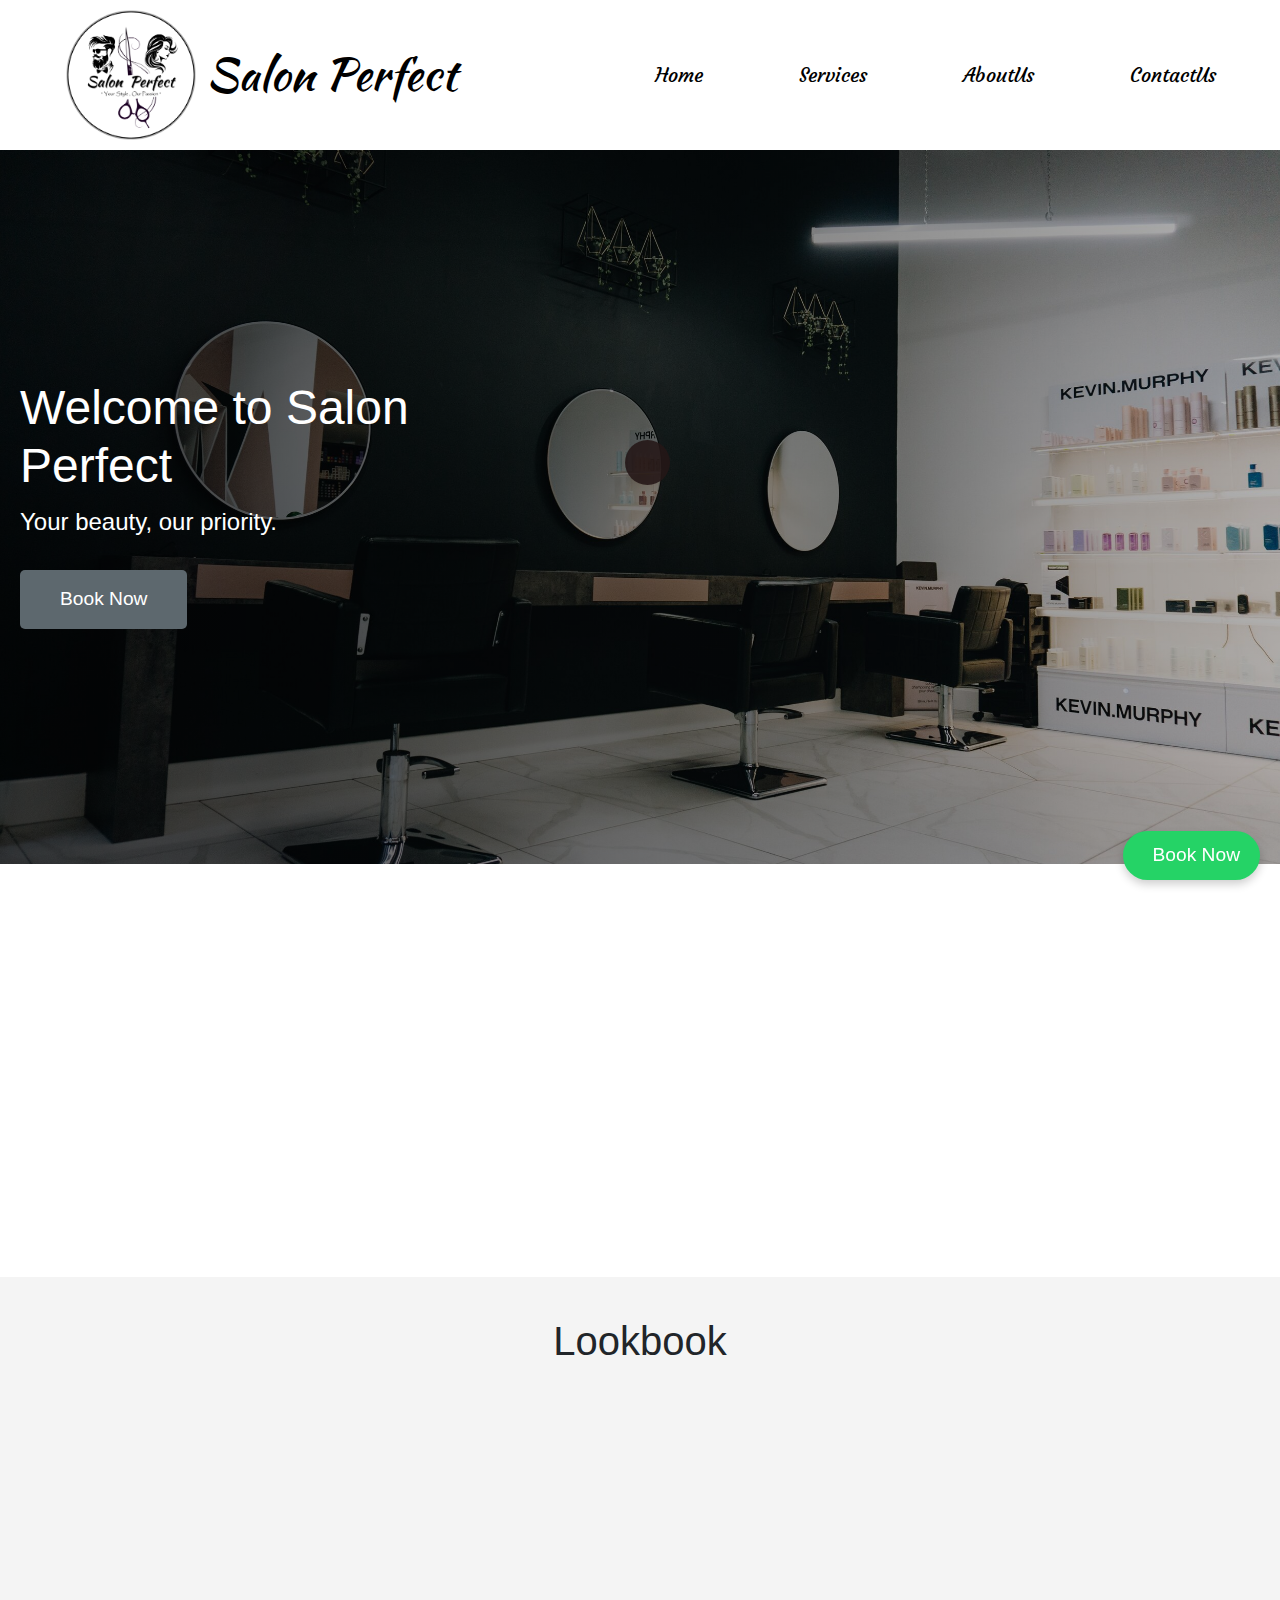
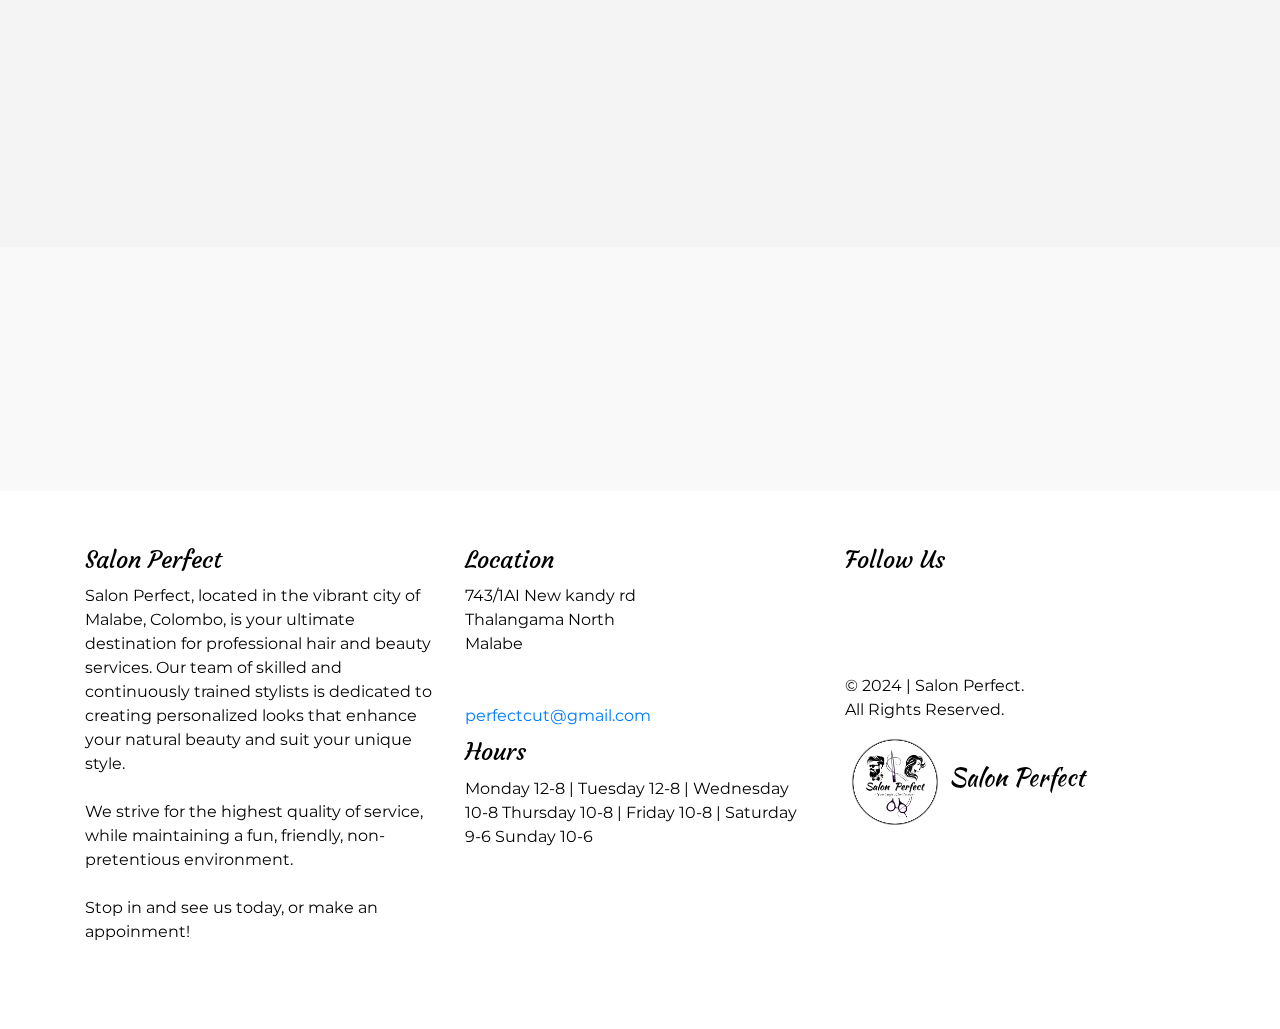
==== commit 04cd16b8: "made some minor updates" ====
--- a/index.html
+++ b/index.html
@@ -14,15 +14,285 @@
     <link rel="stylesheet" href="ScrollReveal.css">
     <link rel="stylesheet" href="https://cdnjs.cloudflare.com/ajax/libs/font-awesome/6.7.1/css/all.min.css" integrity="sha512-5Hs3dF2AEPkpNAR7UiOHba+lRSJNeM2ECkwxUIxC1Q/FLycGTbNapWXB4tP889k5T5Ju8fs4b1P5z/iB4nMfSQ==" crossorigin="anonymous" referrerpolicy="no-referrer" />
     <link rel="stylesheet" href="cursorMovement.css">
+    <link rel="stylesheet" href="https://unpkg.com/aos@next/dist/aos.css" /> <!--fade-right fade-left animation -->
     <!-- --icon -->
     <link rel="icon" href="images/SaloonLogo.png" type="image/x-icon">
     <title>Home | Salon Perfect</title>
+
+
+    <style>
+        /* General Reset */
+        body {
+            font-family: Arial, sans-serif;
+            margin: 0;
+            padding: 0;
+            background-color: #f9f9f9;
+        }
+    
+        /* Hero Section */
+        .hero-section {
+            background: linear-gradient(90deg, rgba(0, 0, 0, 0.7), rgba(0, 0, 0, 0.3)), url('images/salon.jpg') no-repeat center center/cover;
+            height: 80vh;
+            display: flex;
+            justify-content: space-between;
+            align-items: center;
+            color: white;
+            padding: 20px;
+            animation: changeBackground 16s infinite;
+        }
+    
+        @keyframes changeBackground {
+            0% {
+                background: linear-gradient(90deg, rgba(0, 0, 0, 0.7), rgba(0, 0, 0, 0.3)), url('images/02.jpg') no-repeat center center/cover;
+            }
+            25% {
+                background: linear-gradient(90deg, rgba(0, 0, 0, 0.7), rgba(0, 0, 0, 0.3)), url('images/yasic.jpeg') no-repeat center center/cover;
+            }
+            50% {
+                background: linear-gradient(90deg, rgba(0, 0, 0, 0.7), rgba(0, 0, 0, 0.3)), url('images/model3.jpg') no-repeat center center/cover;
+            }
+            75% {
+                background: linear-gradient(90deg, rgba(0, 0, 0, 0.7), rgba(0, 0, 0, 0.3)), url('images/model1.jpg') no-repeat center center/cover;
+            }
+            100% {
+                background: linear-gradient(90deg, rgba(0, 0, 0, 0.7), rgba(0, 0, 0, 0.3)), url('images/saloon (1).jpg') no-repeat center center/cover;
+            }
+        }
+    
+        .hero-content {
+            max-width: 40%;
+        }
+    
+        .hero-content h2 {
+            font-size: 3rem;
+            margin: 0;
+        }
+    
+        .hero-content p {
+            font-size: 1.5rem;
+            margin: 10px 0;
+        }
+    
+        .hero-content button {
+            margin-top: 20px;
+            padding: 15px 40px;
+            font-size: 1.2rem;
+            border: none;
+            background-color: #5d686e;
+            color: white;
+            cursor: pointer;
+            border-radius: 5px;
+            transition: background 0.3s ease;
+        }
+    
+        .hero-content button:hover {
+            background-color: #104b59;
+        }
+    
+        .hero-images {
+            display: flex;
+            gap: 10px;
+        }
+    
+        .hero-images img {
+            width: 150px;
+            height: auto;
+            border-radius: 10px;
+            box-shadow: 0 4px 10px rgba(0, 0, 0, 0.3);
+            transition: transform 0.3s;
+        }
+    
+        .hero-images img:hover {
+            transform: scale(1.1);
+        }
+    
+        .services {
+            padding: 40px 20px;
+            text-align: center;
+            background-color: #ffffff;
+        }
+    
+        .services h2 {
+            font-size: 2.5rem;
+            margin-bottom: 20px;
+        }
+    
+        .services p {
+            font-size: 1rem;
+            color: #000000;
+            margin-bottom: 40px;
+        }
+    
+        .service-cards {
+            display: flex;
+            justify-content: space-around;
+            flex-wrap: wrap;
+        }
+    
+        .service-card {
+            background: #8e9796;
+            color: white;
+            padding: 20px;
+            margin: 10px;
+            border-radius: 10px;
+            width: 300px;
+            box-shadow: 0 4px 10px rgba(0, 0, 0, 0.2);
+            transition: transform 0.3s, box-shadow 0.3s ease;
+        }
+    
+        .service-card:hover {
+            transform: scale(1.05);
+            box-shadow: 0 0 20px 5px rgba(42, 61, 66, 0.7);
+        }
+    
+        .service-card h3 {
+            margin: 0;
+            font-size: 1.5rem;
+        }
+    
+        /* Gallery Section */
+        .gallery {
+            padding: 40px 20px;
+            background-color: #f4f4f4;
+            text-align: center;
+        }
+    
+        .gallery h2 {
+            font-size: 2.5rem;
+            margin-bottom: 20px;
+        }
+    
+        .gallery-container {
+            display: grid;
+            grid-template-columns: repeat(auto-fit, minmax(250px, 1fr));
+            gap: 20px;
+            margin-top: 20px;
+        }
+    
+        .gallery img {
+            width: 100%;
+            height: auto;
+            border-radius: 10px;
+            box-shadow: 0 4px 10px rgba(0, 0, 0, 0.1);
+            transition: transform 0.3s;
+        }
+    
+        .gallery img:hover {
+            transform: scale(1.05);
+        }
+    
+        .testimonial {
+            padding: 40px 20px;
+            background-color: #f4f4f4;
+            text-align: center;
+        }
+    
+        .testimonial h2 {
+            font-size: 2.5rem;
+        }
+    
+        .testimonial p {
+            font-size: 1rem;
+            color: #555;
+        }
+    
+        /* Footer */
+        footer {
+            background-color: white;
+            color: black;
+            padding: 40px 20px;
+        }
+    
+        .footer-col {
+            margin-bottom: 20px;
+        }
+    
+        .footer-headding {
+            font-size: 1.5rem;
+            margin-bottom: 10px;
+        }
+    
+        .footer-para {
+            font-size: 1rem;
+            margin-bottom: 10px;
+        }
+    
+        .footer_social {
+            margin-right: 10px;
+        }
+    
+        .footer-img {
+            width: 100px;
+            height: 100px;
+        }
+    
+        #footer-brand {
+            font-size: 1.5rem;
+        }
+    
+        /* Mobile Responsiveness */
+        @media screen and (max-width: 768px) {
+            /* Hero Section */
+            .hero-section {
+                flex-direction: column;
+                height: auto;
+                padding: 40px 20px;
+            }
+    
+            .hero-content {
+                max-width: 100%;
+                text-align: center;
+            }
+    
+            .hero-images {
+                flex-direction: column;
+                align-items: center;
+                gap: 15px;
+            }
+    
+            .services h2, .gallery h2, .testimonial h2 {
+                font-size: 2rem;
+            }
+    
+            .service-cards {
+                flex-direction: column;
+                align-items: center;
+            }
+    
+            .service-card {
+                width: 90%;
+            }
+    
+            .gallery-container {
+                grid-template-columns: repeat(auto-fit, minmax(200px, 1fr));
+            }
+        }
+    
+        /* Tablet Responsiveness */
+        @media screen and (max-width: 1024px) {
+            .hero-images {
+                flex-direction: row;
+                justify-content: center;
+            }
+            .hero-images img {
+                width: 200px;
+                margin: 10px;
+            }
+    
+            .service-cards {
+                justify-content: space-between;
+            }
+    
+            .service-card {
+                width: 45%;
+            }
+        }
+    </style>
 </head>
 
 <body>
     <div class="ParentCircle"></div>
     <div class="circle"></div>
-    <header>
         <nav class="navbar navbar-expand-md block">
             <!-- changed by j -->
             <a class="navbar-brand d-flex align-items-center" href="#">
@@ -46,284 +316,17 @@
                         <a class="nav-link" href="aboutUs.html">AboutUs</a>
                     </li>
                     <li class="nav-item">
-                        <a class="nav-link" href="contac_us.html">Contactus</a>
+                        <a class="nav-link" href="contac_us.html">ContactUs</a>
                     </li>
                 </ul>
             </div>
         </nav>
 
-        <style>
-            /* General Reset */
-            body {
-                font-family: Arial, sans-serif;
-                margin: 0;
-                padding: 0;
-                background-color: #f9f9f9;
-            }
         
-            /* Hero Section */
-            .hero-section {
-                background: linear-gradient(90deg, rgba(0, 0, 0, 0.7), rgba(0, 0, 0, 0.3)), url('images/salon.jpg') no-repeat center center/cover;
-                height: 80vh;
-                display: flex;
-                justify-content: space-between;
-                align-items: center;
-                color: white;
-                padding: 20px;
-                animation: changeBackground 16s infinite;
-            }
         
-            @keyframes changeBackground {
-                0% {
-                    background: linear-gradient(90deg, rgba(0, 0, 0, 0.7), rgba(0, 0, 0, 0.3)), url('images/02.jpg') no-repeat center center/cover;
-                }
-                25% {
-                    background: linear-gradient(90deg, rgba(0, 0, 0, 0.7), rgba(0, 0, 0, 0.3)), url('images/yasic.jpeg') no-repeat center center/cover;
-                }
-                50% {
-                    background: linear-gradient(90deg, rgba(0, 0, 0, 0.7), rgba(0, 0, 0, 0.3)), url('images/model3.jpg') no-repeat center center/cover;
-                }
-                75% {
-                    background: linear-gradient(90deg, rgba(0, 0, 0, 0.7), rgba(0, 0, 0, 0.3)), url('images/model1.jpg') no-repeat center center/cover;
-                }
-                100% {
-                    background: linear-gradient(90deg, rgba(0, 0, 0, 0.7), rgba(0, 0, 0, 0.3)), url('images/saloon (1).jpg') no-repeat center center/cover;
-                }
-            }
-        
-            .hero-content {
-                max-width: 40%;
-            }
-        
-            .hero-content h2 {
-                font-size: 3rem;
-                margin: 0;
-            }
-        
-            .hero-content p {
-                font-size: 1.5rem;
-                margin: 10px 0;
-            }
-        
-            .hero-content button {
-                margin-top: 20px;
-                padding: 15px 40px;
-                font-size: 1.2rem;
-                border: none;
-                background-color: #5d686e;
-                color: white;
-                cursor: pointer;
-                border-radius: 5px;
-                transition: background 0.3s ease;
-            }
-        
-            .hero-content button:hover {
-                background-color: #104b59;
-            }
-        
-            .hero-images {
-                display: flex;
-                gap: 10px;
-            }
-        
-            .hero-images img {
-                width: 150px;
-                height: auto;
-                border-radius: 10px;
-                box-shadow: 0 4px 10px rgba(0, 0, 0, 0.3);
-                transition: transform 0.3s;
-            }
-        
-            .hero-images img:hover {
-                transform: scale(1.1);
-            }
-        
-            .services {
-                padding: 40px 20px;
-                text-align: center;
-                background-color: #ffffff;
-            }
-        
-            .services h2 {
-                font-size: 2.5rem;
-                margin-bottom: 20px;
-            }
-        
-            .services p {
-                font-size: 1rem;
-                color: #000000;
-                margin-bottom: 40px;
-            }
-        
-            .service-cards {
-                display: flex;
-                justify-content: space-around;
-                flex-wrap: wrap;
-            }
-        
-            .service-card {
-                background: #8e9796;
-                color: white;
-                padding: 20px;
-                margin: 10px;
-                border-radius: 10px;
-                width: 300px;
-                box-shadow: 0 4px 10px rgba(0, 0, 0, 0.2);
-                transition: transform 0.3s, box-shadow 0.3s ease;
-            }
-        
-            .service-card:hover {
-                transform: scale(1.05);
-                box-shadow: 0 0 20px 5px rgba(42, 61, 66, 0.7);
-            }
-        
-            .service-card h3 {
-                margin: 0;
-                font-size: 1.5rem;
-            }
-        
-            /* Gallery Section */
-            .gallery {
-                padding: 40px 20px;
-                background-color: #f4f4f4;
-                text-align: center;
-            }
-        
-            .gallery h2 {
-                font-size: 2.5rem;
-                margin-bottom: 20px;
-            }
-        
-            .gallery-container {
-                display: grid;
-                grid-template-columns: repeat(auto-fit, minmax(250px, 1fr));
-                gap: 20px;
-                margin-top: 20px;
-            }
-        
-            .gallery img {
-                width: 100%;
-                height: auto;
-                border-radius: 10px;
-                box-shadow: 0 4px 10px rgba(0, 0, 0, 0.1);
-                transition: transform 0.3s;
-            }
-        
-            .gallery img:hover {
-                transform: scale(1.05);
-            }
-        
-            .testimonial {
-                padding: 40px 20px;
-                background-color: #f4f4f4;
-                text-align: center;
-            }
-        
-            .testimonial h2 {
-                font-size: 2.5rem;
-            }
-        
-            .testimonial p {
-                font-size: 1rem;
-                color: #555;
-            }
-        
-            /* Footer */
-            footer {
-                background-color: #5d686e;
-                color: white;
-                padding: 40px 20px;
-            }
-        
-            .footer-col {
-                margin-bottom: 20px;
-            }
-        
-            .footer-headding {
-                font-size: 1.5rem;
-                margin-bottom: 10px;
-            }
-        
-            .footer-para {
-                font-size: 1rem;
-                margin-bottom: 10px;
-            }
-        
-            .footer_social {
-                margin-right: 10px;
-            }
-        
-            .footer-img {
-                width: 100px;
-                height: 100px;
-            }
-        
-            #footer-brand {
-                font-size: 1.5rem;
-            }
-        
-            /* Mobile Responsiveness */
-            @media screen and (max-width: 768px) {
-                /* Hero Section */
-                .hero-section {
-                    flex-direction: column;
-                    height: auto;
-                    padding: 40px 20px;
-                }
-        
-                .hero-content {
-                    max-width: 100%;
-                    text-align: center;
-                }
-        
-                .hero-images {
-                    flex-direction: column;
-                    align-items: center;
-                    gap: 15px;
-                }
-        
-                .services h2, .gallery h2, .testimonial h2 {
-                    font-size: 2rem;
-                }
-        
-                .service-cards {
-                    flex-direction: column;
-                    align-items: center;
-                }
-        
-                .service-card {
-                    width: 90%;
-                }
-        
-                .gallery-container {
-                    grid-template-columns: repeat(auto-fit, minmax(200px, 1fr));
-                }
-            }
-        
-            /* Tablet Responsiveness */
-            @media screen and (max-width: 1024px) {
-                .hero-images {
-                    flex-direction: row;
-                    justify-content: center;
-                }
-                .hero-images img {
-                    width: 200px;
-                    margin: 10px;
-                }
-        
-                .service-cards {
-                    justify-content: space-between;
-                }
-        
-                .service-card {
-                    width: 45%;
-                }
-            }
-        </style>
-        
-    </head>
+    
     <br><br><br><br><br><br>
-    <body>
+    
         <section class="hero-section">
             <div class="hero-content">
                 <h2>Welcome to Salon Perfect</h2>
@@ -335,10 +338,10 @@
             </div>
         </section>
     
-        <section class="services">
-            <h2>Our Services</h2>
-            <p>We offer a wide range of beauty and wellness services to enhance your look and confidence.</p>
-            <div class="service-cards">
+        <section class="services" data-aos=>
+            <h2 data-aos="fade-left">Our Services</h2>
+            <p data-aos="fade-right">We offer a wide range of beauty and wellness services to enhance your look and confidence.</p>
+            <div class="service-cards" data-aos="fade-left">
                 <div class="service-card">
                     <h3>Haircut and Styling</h3>
                     <p>"Transform your look with perfect haircuts and flawless hairstyling today!"</p>
@@ -359,24 +362,22 @@
         <section class="gallery">
             <h2>Lookbook</h2>
             <div class="gallery-container">
-                <img src="images/facial.jpg" alt="Salon Image 1">
-                <img src="images/babyCut.jpg" alt="Salon Image 2">
-                <img src="images/menFacial.jpg" alt="Salon Image 3">
-                <img src="images/cut.jpg" alt="Salon Image 4">
-                <img src="images/hairWash.jpg" alt="Salon Image 5">
-                <img src="images/salon.jpg" alt="Salon Image 5">
+                <img src="images/facial.jpg" alt="Salon Image 1" data-aos="fade-right">
+                <img src="images/babyCut.jpg" alt="Salon Image 2" data-aos="fade-left">
+                <img src="images/menFacial.jpg" alt="Salon Image 3" data-aos="fade-right">
+                <img src="images/cut.jpg" alt="Salon Image 4" data-aos="fade-left">
+                <img src="images/hairWash.jpg" alt="Salon Image 5" data-aos="fade-right">
+                <img src="images/salon.jpg" alt="Salon Image 5" data-aos="fade-left">
                
             </div>
         </section>
         <br><br>
 
-        <section class="testimonial">
+        <section class="testimonial" data-aos="fade-up">
             <h2>What Our Clients Say</h2>
             <p>"This is the best salon I've ever visited!"</p>
         </section>
     
-    </body>
-    </html>
     
 
     <footer>
--- a/style.css
+++ b/style.css
@@ -328,6 +328,7 @@
         padding: 10px;
         padding-left: 10px;
         padding-right: 10px;
+        background-color: white;
     }
 
     .navbar-brand {
--- a/cursorMovement.css
+++ b/cursorMovement.css
@@ -7,9 +7,9 @@
 
 .circle {
 margin-top: 5px;
-    width: 35px;
-    height: 35px;
-    background-color: rgba(36, 23, 23, 0.395);
+    width: 45px;
+    height: 45px;
+    background-color: rgba(36, 23, 23, 0.883);
     border-radius: 50%;
     position: absolute;
     pointer-events: none; /* So the circle does not interfere with cursor */
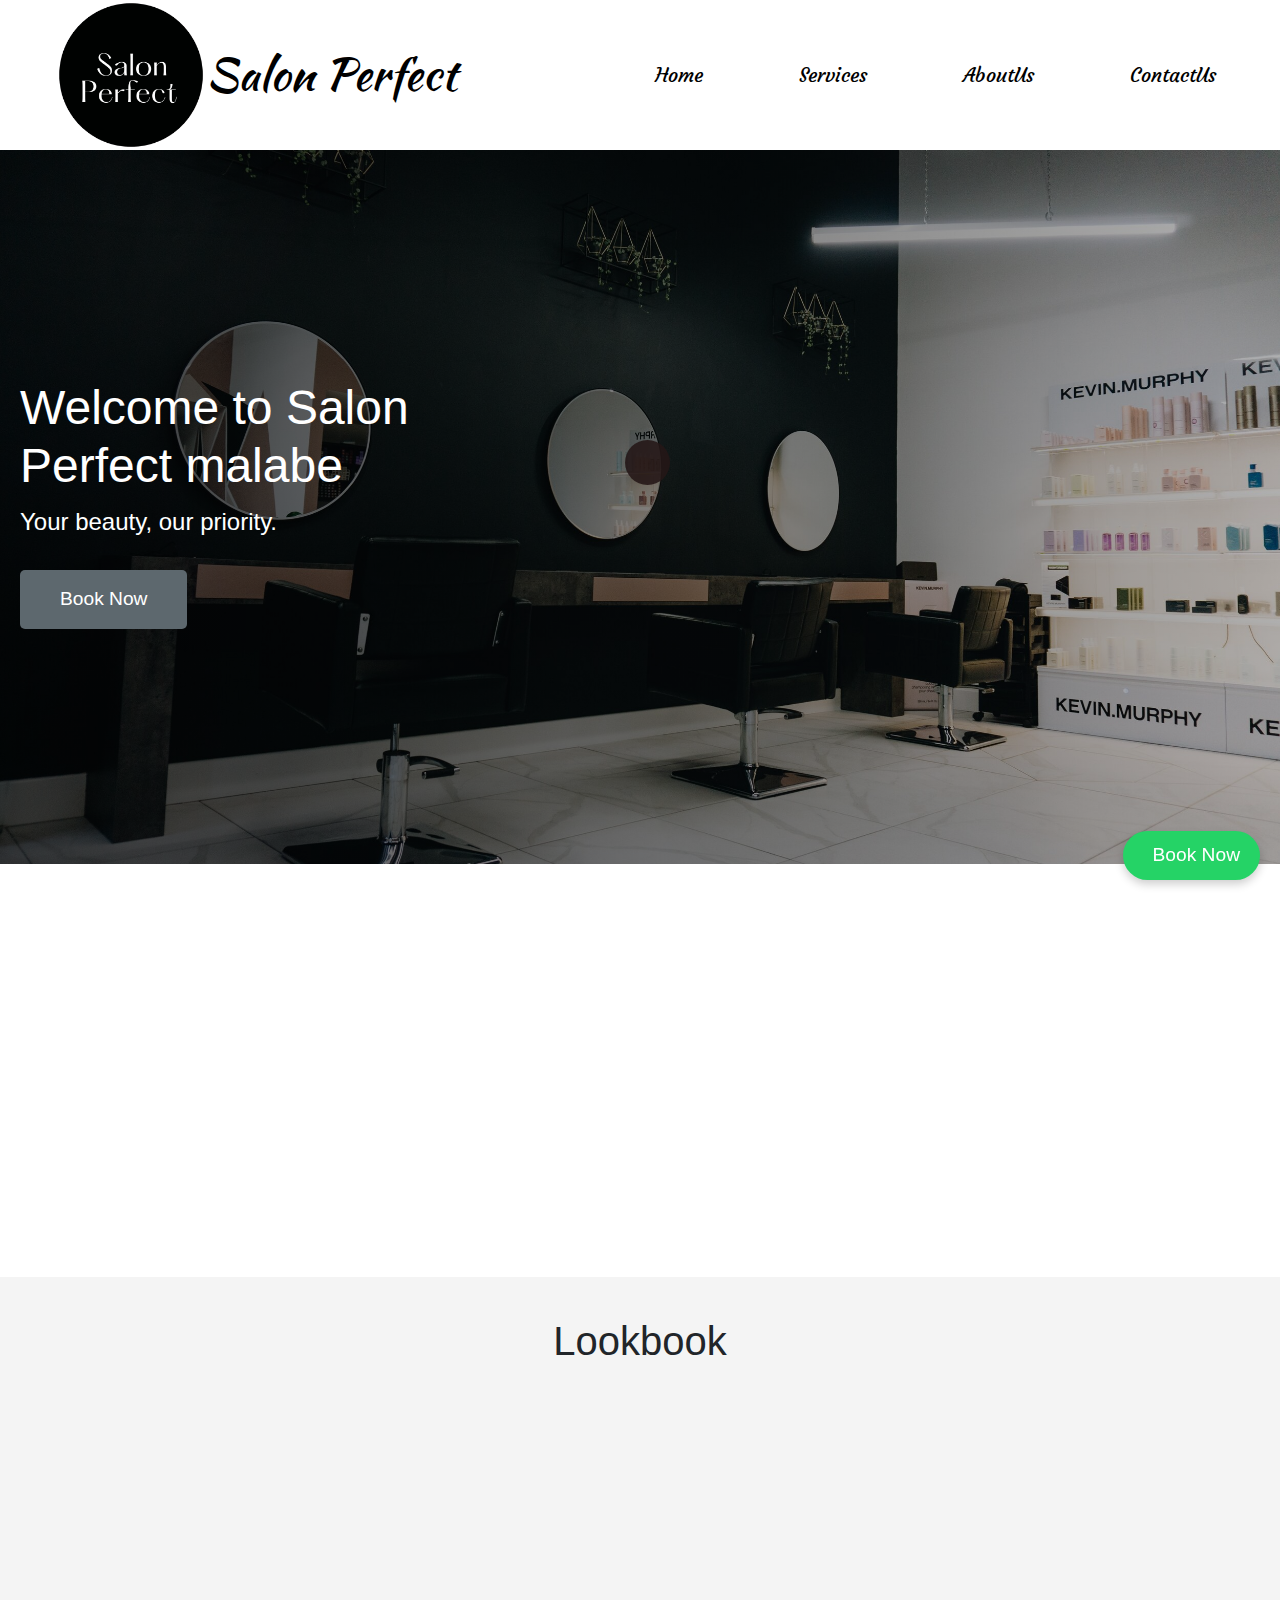
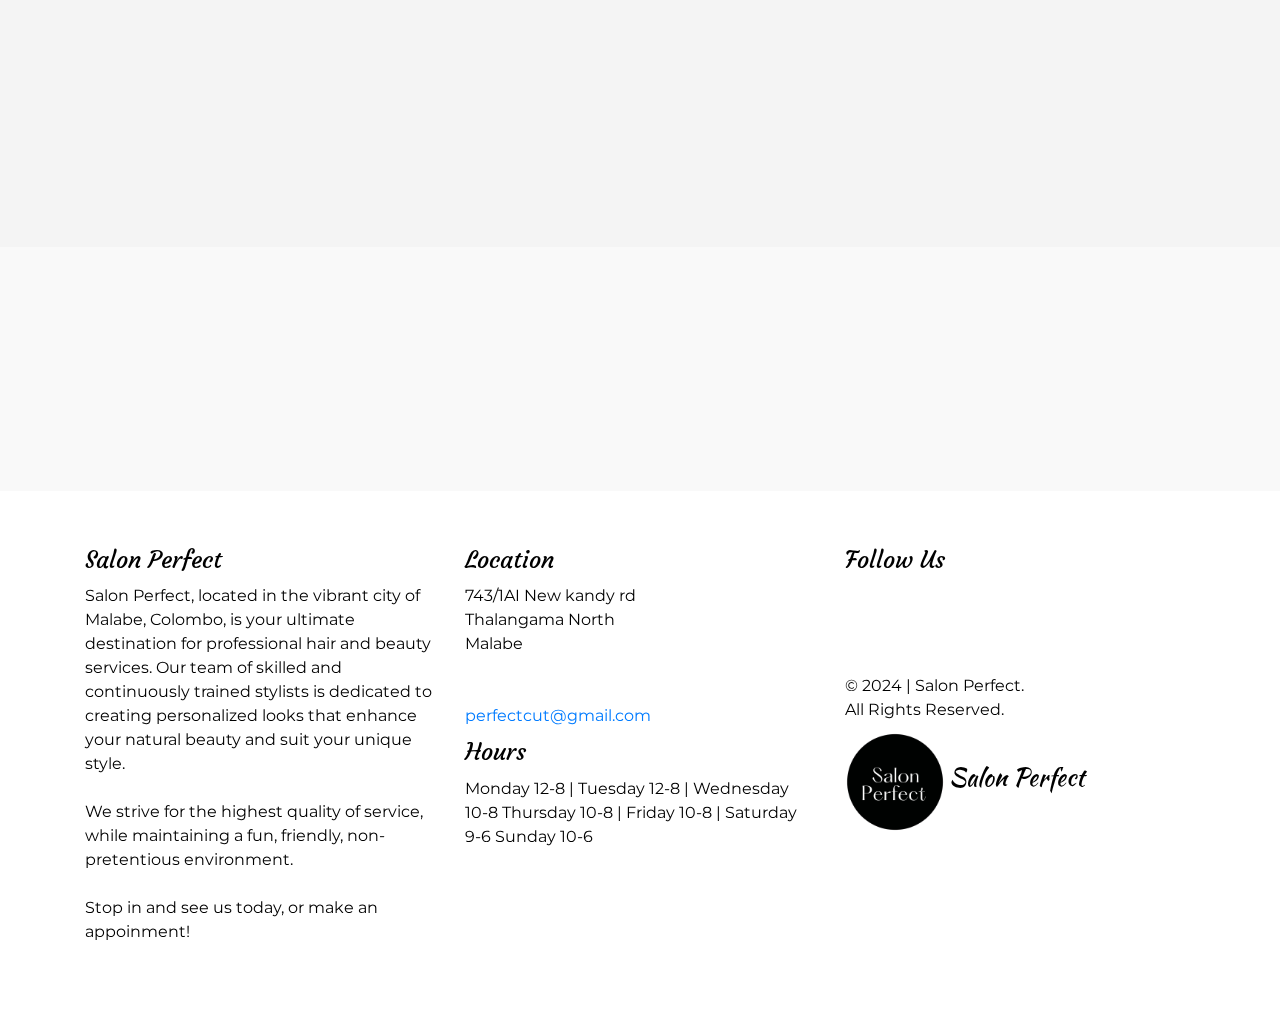
==== commit 7924acba: "Update index.html" ====
--- a/index.html
+++ b/index.html
@@ -329,7 +329,7 @@
     
         <section class="hero-section">
             <div class="hero-content">
-                <h2>Welcome to Salon Perfect</h2>
+                <h2>Welcome to Salon Perfect malabe</h2>
                 <p>Your beauty, our priority.</p>
                 <a href="https://wa.me/94773802254"><button >Book Now</button></a>
             </div>
@@ -375,7 +375,7 @@
 
         <section class="testimonial" data-aos="fade-up">
             <h2>What Our Clients Say</h2>
-            <p>"This is the best salon I've ever visited!"</p>
+            <p>"This is the best salon I've ever visited in malabe!"</p>
         </section>
     
     
